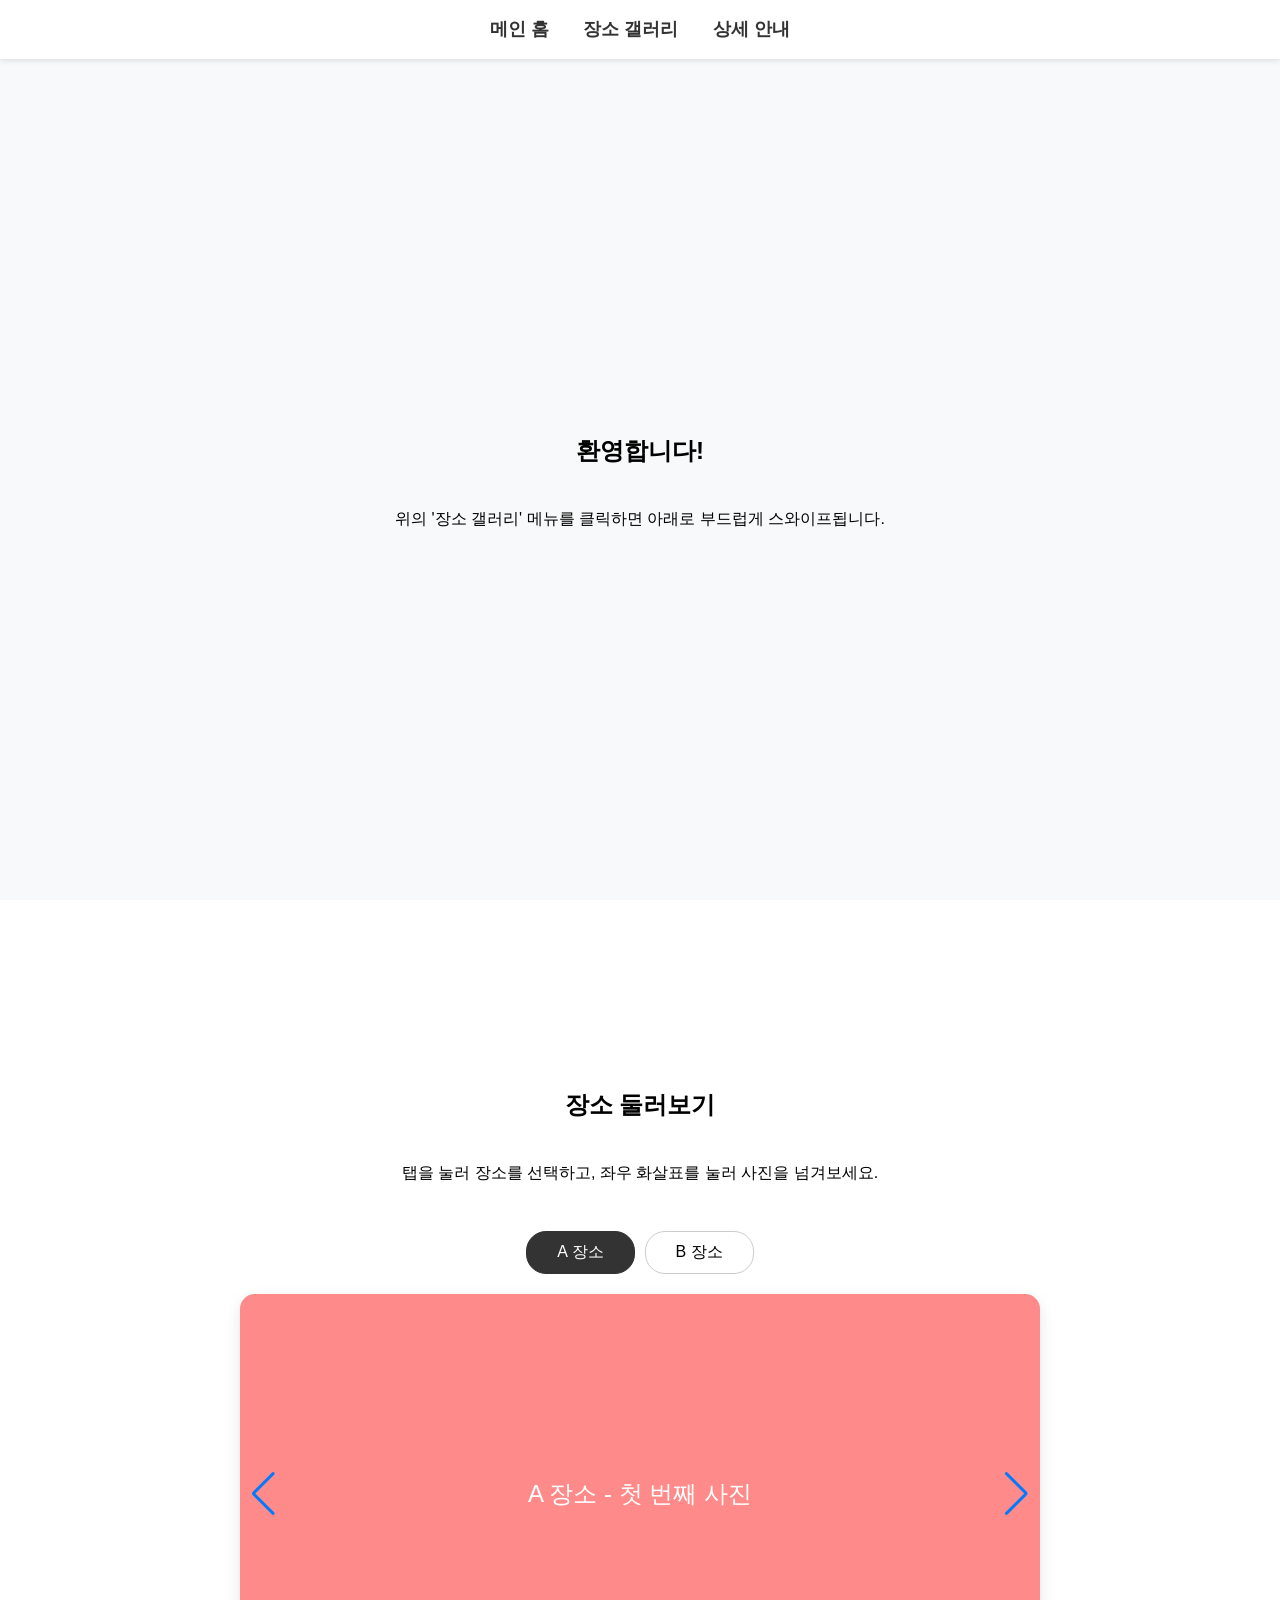
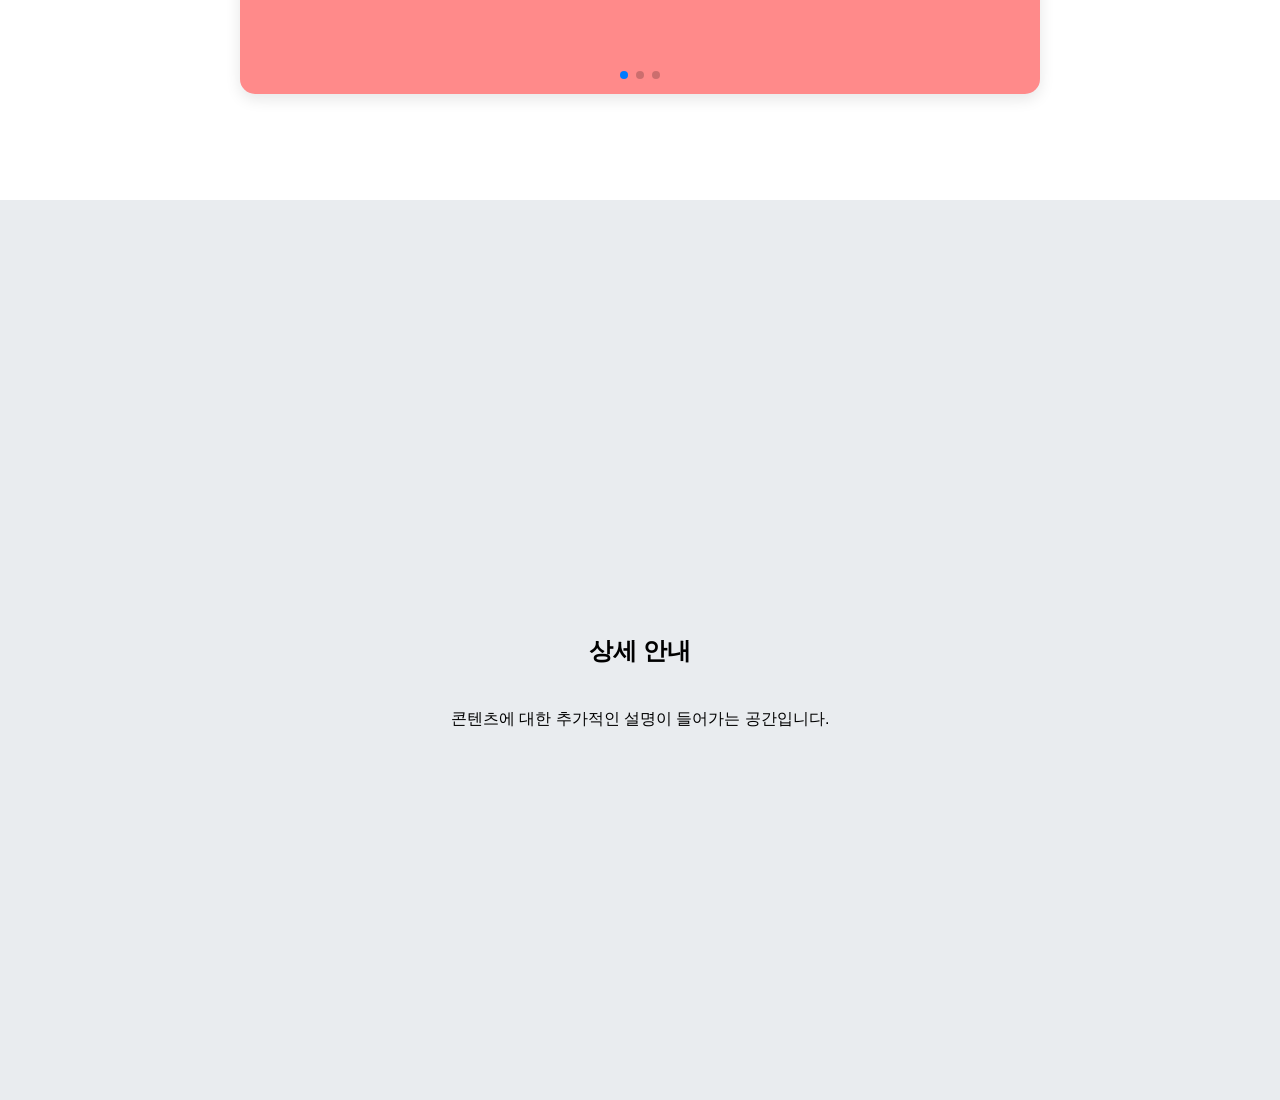
==== sample/index.html @ dc773909 "메인 수정 두번째 콘텐츠 추가" ====
<!DOCTYPE html>
<html lang="ko">
<head>
  <meta charset="UTF-8">
  <meta name="viewport" content="width=device-width, initial-scale=1.0">
  <title>콘텐츠 소개 페이지</title>
  
  <link rel="stylesheet" href="https://cdn.jsdelivr.net/npm/swiper@11/swiper-bundle.min.css" />
  
  <link rel="stylesheet" href="style.css" />
</head>
<body>

  <nav>
    <a href="#home">메인 홈</a>
    <a href="#gallery">장소 갤러리</a>
    <a href="#contact">상세 안내</a>
  </nav>

  <section id="home">
    <h1>환영합니다!</h1>
    <p>위의 '장소 갤러리' 메뉴를 클릭하면 아래로 부드럽게 스와이프됩니다.</p>
  </section>

  <section id="gallery">
    <h2>장소 둘러보기</h2>
    <p>탭을 눌러 장소를 선택하고, 좌우 화살표를 눌러 사진을 넘겨보세요.</p>
    
    <div class="tab-container">
      <div class="tab-buttons">
        <button class="tab-btn active" onclick="openTab(event, 'place1')">A 장소</button>
        <button class="tab-btn" onclick="openTab(event, 'place2')">B 장소</button>
      </div>

      <div id="place1" class="tab-content active place1">
        <div class="swiper mySwiper">
          <div class="swiper-wrapper">
            <div class="swiper-slide">A 장소 - 첫 번째 사진</div>
            <div class="swiper-slide">A 장소 - 두 번째 사진</div>
            <div class="swiper-slide">A 장소 - 세 번째 사진</div>
          </div>
          <div class="swiper-button-next"></div>
          <div class="swiper-button-prev"></div>
          <div class="swiper-pagination"></div>
        </div>
      </div>

      <div id="place2" class="tab-content place2">
        <div class="swiper mySwiper">
          <div class="swiper-wrapper">
            <div class="swiper-slide">B 장소 - 첫 번째 사진</div>
            <div class="swiper-slide">B 장소 - 두 번째 사진</div>
            <div class="swiper-slide">B 장소 - 세 번째 사진</div>
          </div>
          <div class="swiper-button-next"></div>
          <div class="swiper-button-prev"></div>
          <div class="swiper-pagination"></div>
        </div>
      </div>
    </div>
  </section>

  <section id="contact">
    <h2>상세 안내</h2>
    <p>콘텐츠에 대한 추가적인 설명이 들어가는 공간입니다.</p>
  </section>

  <script src="https://cdn.jsdelivr.net/npm/swiper@11/swiper-bundle.min.js"></script>
  
  <script>
    let swiperInstance = null;

    // 슬라이더(캐러셀) 초기화 함수
    function initSwiper() {
      if (swiperInstance !== null) {
        swiperInstance.destroy(true, true); // 기존 인스턴스 초기화
      }
      // 활성화된 탭 안의 swiper만 새로 세팅
      swiperInstance = new Swiper('.tab-content.active .swiper', {
        loop: true, // 무한 반복
        navigation: {
          nextEl: '.swiper-button-next',
          prevEl: '.swiper-button-prev',
        },
        pagination: {
          el: '.swiper-pagination',
          clickable: true,
        },
      });
    }

    // 탭 전환 로직
    function openTab(evt, tabId) {
      // 모든 콘텐츠 숨기기
      const tabContents = document.querySelectorAll('.tab-content');
      tabContents.forEach(content => content.classList.remove('active'));

      // 모든 버튼 비활성화
      const tabBtns = document.querySelectorAll('.tab-btn');
      tabBtns.forEach(btn => btn.classList.remove('active'));

      // 클릭한 탭과 콘텐츠만 활성화
      document.getElementById(tabId).classList.add('active');
      evt.currentTarget.classList.add('active');

      // 탭이 바뀔 때마다 슬라이더 버그가 나지 않도록 재시작
      initSwiper();
    }

    // 웹페이지 로딩 시 최초 1회 슬라이더 실행
    window.onload = function() {
      initSwiper();
    };
  </script>
</body>
</html>
---- sample/style.css ----
/* 1. 부드러운 스크롤 핵심 옵션 */
html {
  scroll-behavior: smooth;
}
body {
  margin: 0;
  font-family: 'Pretendard', sans-serif;
  line-height: 1.6;
}

/* 상단 고정 네비게이션 바 */
nav {
  position: fixed;
  top: 0;
  width: 100%;
  background: rgba(255, 255, 255, 0.95);
  padding: 15px 0;
  text-align: center;
  box-shadow: 0 2px 5px rgba(0,0,0,0.1);
  z-index: 1000;
}
nav a {
  margin: 0 15px;
  text-decoration: none;
  color: #333;
  font-weight: bold;
  font-size: 18px;
}
nav a:hover {
  color: #007bff;
}

/* 각 섹션 기본 설정 (화면 꽉 차게) */
section {
  min-height: 100vh;
  padding: 80px 20px 20px;
  box-sizing: border-box;
  display: flex;
  flex-direction: column;
  align-items: center;
  justify-content: center;
}
#home { background-color: #f8f9fa; }
#gallery { background-color: #ffffff; }
#contact { background-color: #e9ecef; }

/* 2. 장소 선택 탭 버튼 디자인 */
.tab-container {
  width: 100%;
  max-width: 800px;
  margin-top: 30px;
}
.tab-buttons {
  display: flex;
  justify-content: center;
  margin-bottom: 20px;
}
.tab-btn {
  padding: 10px 30px;
  margin: 0 5px;
  border: 1px solid #ccc;
  background-color: #fff;
  cursor: pointer;
  border-radius: 20px;
  font-size: 16px;
  transition: 0.3s;
}
.tab-btn.active {
  background-color: #333;
  color: #fff;
  border-color: #333;
}

/* 탭 콘텐츠 영역 */
.tab-content {
  display: none; /* 기본으로 모두 숨김 */
  width: 100%;
  height: 400px; /* 슬라이더 이미지 높이 지정 */
  background: #eee;
  border-radius: 15px;
  overflow: hidden;
  box-shadow: 0 5px 15px rgba(0,0,0,0.1);
}
.tab-content.active {
  display: block; /* 활성화된 탭만 보임 */
}

/* 3. Swiper 이미지 슬라이더 설정 */
.swiper {
  width: 100%;
  height: 100%;
}
.swiper-slide {
  display: flex;
  justify-content: center;
  align-items: center;
  font-size: 24px;
  color: #fff;
}
/* 구분을 위한 임시 배경색 (나중에 이미지로 교체) */
.place1 .swiper-slide { background-color: #ff8a8a; }
.place2 .swiper-slide { background-color: #8ab6ff; }
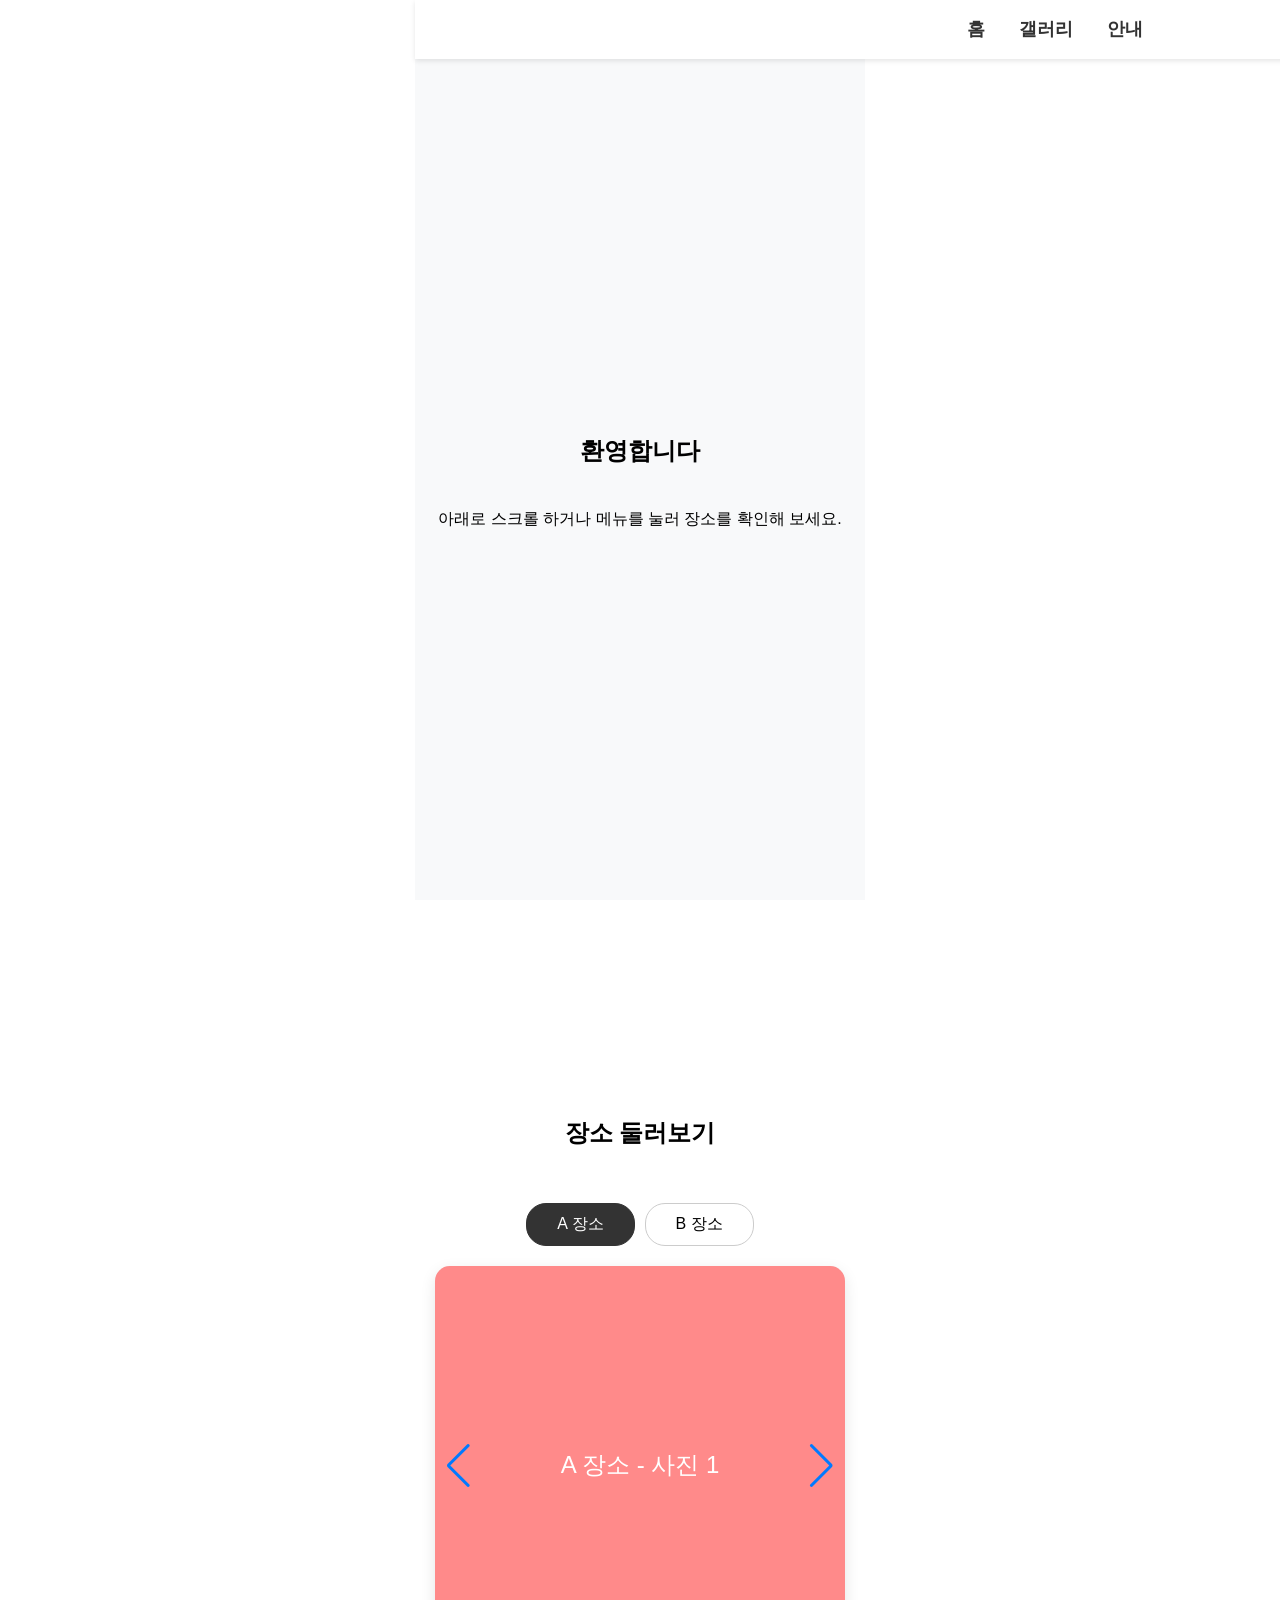
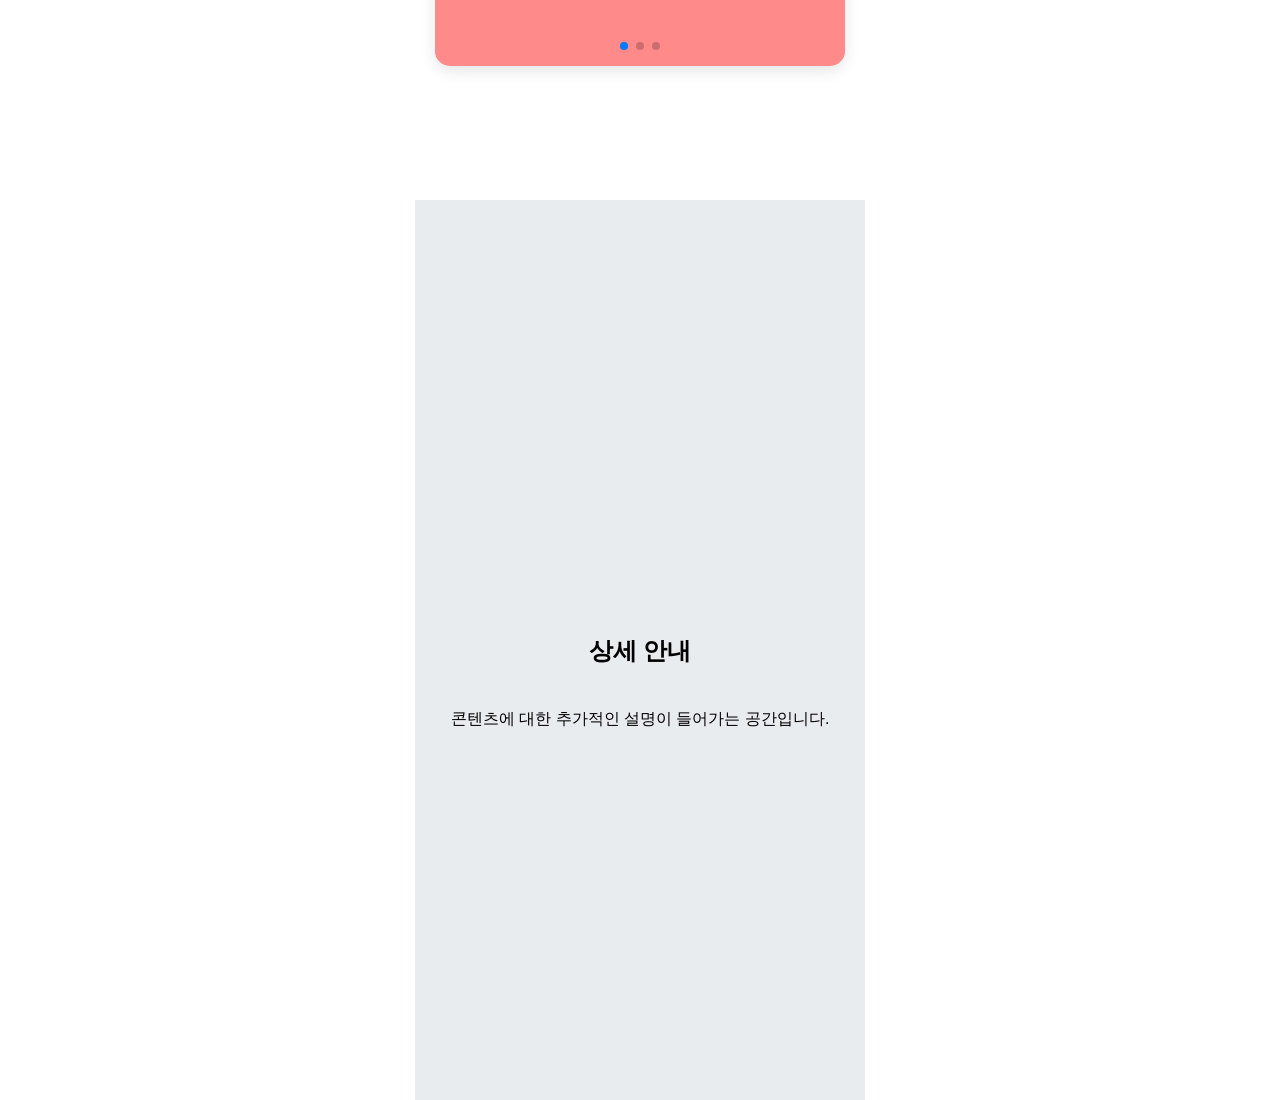
==== commit 9c6f4dce: "배경이미지추가" ====
--- a/sample/index.html
+++ b/sample/index.html
@@ -3,7 +3,7 @@
 <head>
   <meta charset="UTF-8">
   <meta name="viewport" content="width=device-width, initial-scale=1.0">
-  <title>콘텐츠 소개 페이지</title>
+  <title>콘텐츠 상세 소개</title>
   
   <link rel="stylesheet" href="https://cdn.jsdelivr.net/npm/swiper@11/swiper-bundle.min.css" />
   
@@ -11,73 +11,74 @@
 </head>
 <body>
 
-  <nav>
-    <a href="#home">메인 홈</a>
-    <a href="#gallery">장소 갤러리</a>
-    <a href="#contact">상세 안내</a>
-  </nav>
+  <div class="bg-container">
+    
+    <div class="scroll-content">
 
-  <section id="home">
-    <h1>환영합니다!</h1>
-    <p>위의 '장소 갤러리' 메뉴를 클릭하면 아래로 부드럽게 스와이프됩니다.</p>
-  </section>
+      <nav class="custom-nav">
+        <a href="#home">홈</a>
+        <a href="#gallery">갤러리</a>
+        <a href="#contact">안내</a>
+      </nav>
 
-  <section id="gallery">
-    <h2>장소 둘러보기</h2>
-    <p>탭을 눌러 장소를 선택하고, 좌우 화살표를 눌러 사진을 넘겨보세요.</p>
-    
-    <div class="tab-container">
-      <div class="tab-buttons">
-        <button class="tab-btn active" onclick="openTab(event, 'place1')">A 장소</button>
-        <button class="tab-btn" onclick="openTab(event, 'place2')">B 장소</button>
-      </div>
+      <section id="home">
+        <h1 class="glow-title">환영합니다</h1>
+        <p class="sub-text">아래로 스크롤 하거나 메뉴를 눌러 장소를 확인해 보세요.</p>
+      </section>
 
-      <div id="place1" class="tab-content active place1">
-        <div class="swiper mySwiper">
-          <div class="swiper-wrapper">
-            <div class="swiper-slide">A 장소 - 첫 번째 사진</div>
-            <div class="swiper-slide">A 장소 - 두 번째 사진</div>
-            <div class="swiper-slide">A 장소 - 세 번째 사진</div>
+      <section id="gallery">
+        <h2 class="section-title">장소 둘러보기</h2>
+        
+        <div class="tab-container">
+          <div class="tab-buttons">
+            <button class="tab-btn active" onclick="openTab(event, 'place1')">A 장소</button>
+            <button class="tab-btn" onclick="openTab(event, 'place2')">B 장소</button>
           </div>
-          <div class="swiper-button-next"></div>
-          <div class="swiper-button-prev"></div>
-          <div class="swiper-pagination"></div>
+
+          <div id="place1" class="tab-content active place1">
+            <div class="swiper mySwiper">
+              <div class="swiper-wrapper">
+                <div class="swiper-slide">A 장소 - 사진 1</div>
+                <div class="swiper-slide">A 장소 - 사진 2</div>
+                <div class="swiper-slide">A 장소 - 사진 3</div>
+              </div>
+              <div class="swiper-button-next"></div>
+              <div class="swiper-button-prev"></div>
+              <div class="swiper-pagination"></div>
+            </div>
+          </div>
+
+          <div id="place2" class="tab-content place2">
+            <div class="swiper mySwiper">
+              <div class="swiper-wrapper">
+                <div class="swiper-slide">B 장소 - 사진 1</div>
+                <div class="swiper-slide">B 장소 - 사진 2</div>
+                <div class="swiper-slide">B 장소 - 사진 3</div>
+              </div>
+              <div class="swiper-button-next"></div>
+              <div class="swiper-button-prev"></div>
+              <div class="swiper-pagination"></div>
+            </div>
+          </div>
         </div>
-      </div>
+      </section>
 
-      <div id="place2" class="tab-content place2">
-        <div class="swiper mySwiper">
-          <div class="swiper-wrapper">
-            <div class="swiper-slide">B 장소 - 첫 번째 사진</div>
-            <div class="swiper-slide">B 장소 - 두 번째 사진</div>
-            <div class="swiper-slide">B 장소 - 세 번째 사진</div>
-          </div>
-          <div class="swiper-button-next"></div>
-          <div class="swiper-button-prev"></div>
-          <div class="swiper-pagination"></div>
-        </div>
-      </div>
-    </div>
-  </section>
+      <section id="contact">
+        <h2 class="section-title">상세 안내</h2>
+        <p class="sub-text">콘텐츠에 대한 추가적인 설명이 들어가는 공간입니다.</p>
+      </section>
 
-  <section id="contact">
-    <h2>상세 안내</h2>
-    <p>콘텐츠에 대한 추가적인 설명이 들어가는 공간입니다.</p>
-  </section>
-
-  <script src="https://cdn.jsdelivr.net/npm/swiper@11/swiper-bundle.min.js"></script>
+    </div> </div> <script src="https://cdn.jsdelivr.net/npm/swiper@11/swiper-bundle.min.js"></script>
   
   <script>
     let swiperInstance = null;
 
-    // 슬라이더(캐러셀) 초기화 함수
     function initSwiper() {
       if (swiperInstance !== null) {
-        swiperInstance.destroy(true, true); // 기존 인스턴스 초기화
+        swiperInstance.destroy(true, true);
       }
-      // 활성화된 탭 안의 swiper만 새로 세팅
       swiperInstance = new Swiper('.tab-content.active .swiper', {
-        loop: true, // 무한 반복
+        loop: true,
         navigation: {
           nextEl: '.swiper-button-next',
           prevEl: '.swiper-button-prev',
@@ -89,25 +90,19 @@
       });
     }
 
-    // 탭 전환 로직
     function openTab(evt, tabId) {
-      // 모든 콘텐츠 숨기기
       const tabContents = document.querySelectorAll('.tab-content');
       tabContents.forEach(content => content.classList.remove('active'));
 
-      // 모든 버튼 비활성화
       const tabBtns = document.querySelectorAll('.tab-btn');
       tabBtns.forEach(btn => btn.classList.remove('active'));
 
-      // 클릭한 탭과 콘텐츠만 활성화
       document.getElementById(tabId).classList.add('active');
       evt.currentTarget.classList.add('active');
 
-      // 탭이 바뀔 때마다 슬라이더 버그가 나지 않도록 재시작
       initSwiper();
     }
 
-    // 웹페이지 로딩 시 최초 1회 슬라이더 실행
     window.onload = function() {
       initSwiper();
     };
--- a/sample/style.css
+++ b/sample/style.css
@@ -6,6 +6,18 @@
   margin: 0;
   font-family: 'Pretendard', sans-serif;
   line-height: 1.6;
+}
+
+.bg-container {
+  width: 100%;             /* 📱 모바일에선 말씀하신 대로 가로 100% */
+  max-width: 450px;        /* 💻 하지만 PC 화면을 고려해 가로 최대 크기를 제한 */
+  
+  height: 100vh;           /* 화면 높이에 딱 맞춤 */
+  margin: 0 auto;          /* PC에서는 화면 정중앙에 배치 */
+  
+  background-image: url('bg.png');
+  background-size: cover;  /* 또는 contain을 주어 가로세로 비율을 강제 유지 */
+  background-position: center;
 }
 
 /* 상단 고정 네비게이션 바 */
@@ -43,6 +55,21 @@
 #home { background-color: #f8f9fa; }
 #gallery { background-color: #ffffff; }
 #contact { background-color: #e9ecef; }
+
+.phone-container {
+  width: 100%;
+  max-width: 450px; /* PC에서는 스마트폰 크기로 제한 */
+  height: 92vh;     /* 화면 높이에 맞춤 */
+  margin: 4vh auto; /* 가운데 정렬 */
+  background-image: url('bg.png');
+  background-size: 100% 100%; /* 프레임이 구겨지지 않게 꽉 채움 */
+  box-shadow: 0 10px 30px rgba(0,0,0,0.5);
+  border-radius: 20px; /* 이미지 라운드에 맞춰 부드럽게 */
+
+  /* ★ 중요: 프레임은 고정하고 내부 알맹이만 스크롤 */
+  overflow-y: auto; 
+  padding: 40px; /* 금빛 테두리를 침범하지 않도록 여백 설정 */
+}
 
 /* 2. 장소 선택 탭 버튼 디자인 */
 .tab-container {
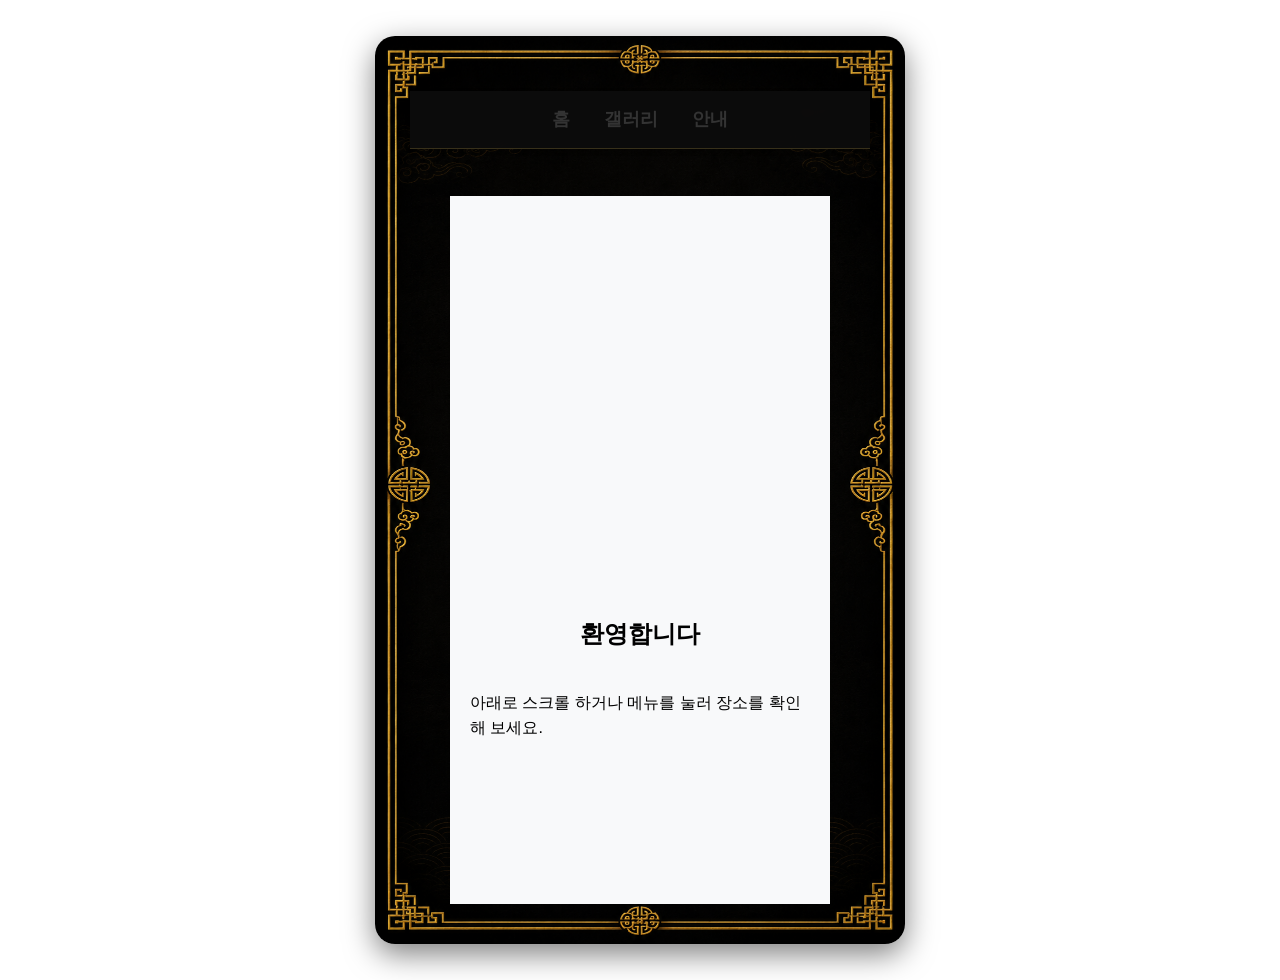
==== commit 921b3ae2: "fix: 메뉴바 좌우 쏠림 현상 수정 및 레이아웃 최적화" ====
--- a/sample/index.html
+++ b/sample/index.html
@@ -12,14 +12,14 @@
 <body>
 
   <div class="bg-container">
-    
+
+    <nav class="custom-nav">
+      <a href="#home">홈</a>
+      <a href="#gallery">갤러리</a>
+      <a href="#contact">안내</a>
+    </nav>
+
     <div class="scroll-content">
-
-      <nav class="custom-nav">
-        <a href="#home">홈</a>
-        <a href="#gallery">갤러리</a>
-        <a href="#contact">안내</a>
-      </nav>
 
       <section id="home">
         <h1 class="glow-title">환영합니다</h1>
--- a/sample/style.css
+++ b/sample/style.css
@@ -56,7 +56,7 @@
 #gallery { background-color: #ffffff; }
 #contact { background-color: #e9ecef; }
 
-.phone-container {
+.bg-container {
   width: 100%;
   max-width: 450px; /* PC에서는 스마트폰 크기로 제한 */
   height: 92vh;     /* 화면 높이에 맞춤 */
@@ -69,6 +69,35 @@
   /* ★ 중요: 프레임은 고정하고 내부 알맹이만 스크롤 */
   overflow-y: auto; 
   padding: 40px; /* 금빛 테두리를 침범하지 않도록 여백 설정 */
+  position: relative;
+}
+
+.custom-nav {
+  position: absolute;       /* 액자 틀을 기준으로 절대 위치 고정 */
+  top: 55px;                /* 상단 금빛 테두리선 바로 안쪽에 안착 */
+  left: 35px;               /* 좌측 금빛 테두리선 바로 안쪽에 안착 */
+  
+  /* 너비 핵심: 전체 100%에서 좌우 여백(35px + 35px = 70px)을 뺀 딱 맞는 크기 */
+  width: calc(100% - 70px); 
+  box-sizing: border-box;   /* 패딩이 가로폭을 늘리지 않도록 제어 */
+  
+  background: rgba(13, 13, 13, 0.9); /* 뒤쪽 콘텐츠가 살짝 비치는 반투명 검은색 */
+  backdrop-filter: blur(5px);
+  padding: 14px 0;
+  text-align: center;
+  z-index: 1000;
+  border-bottom: 1px solid rgba(229, 193, 88, 0.2);
+}
+
+/* 4. 내부 스크롤 영역 수정 */
+.scroll-content {
+  width: 100%;
+  height: 100%;
+  overflow-y: auto;
+  scroll-behavior: smooth;
+  box-sizing: border-box;
+  
+  padding: 120px 35px 60px; 
 }
 
 /* 2. 장소 선택 탭 버튼 디자인 */
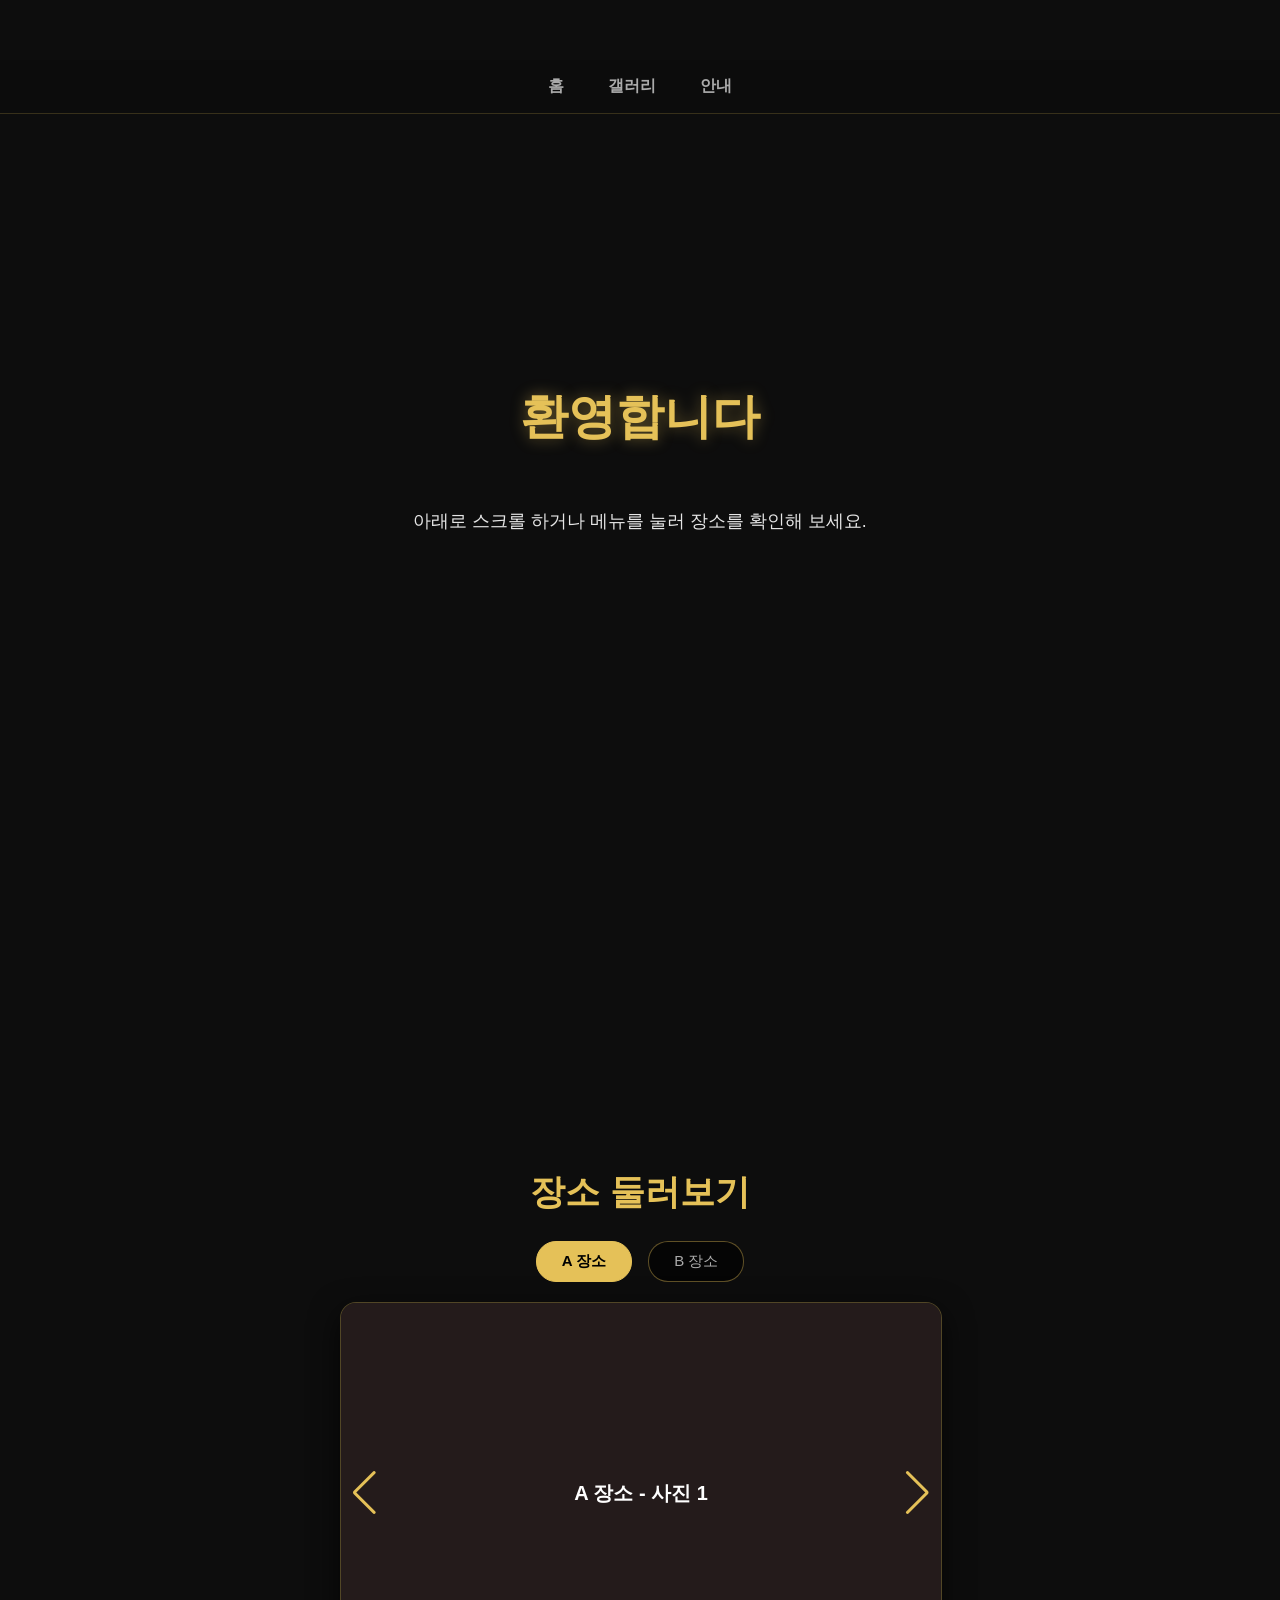
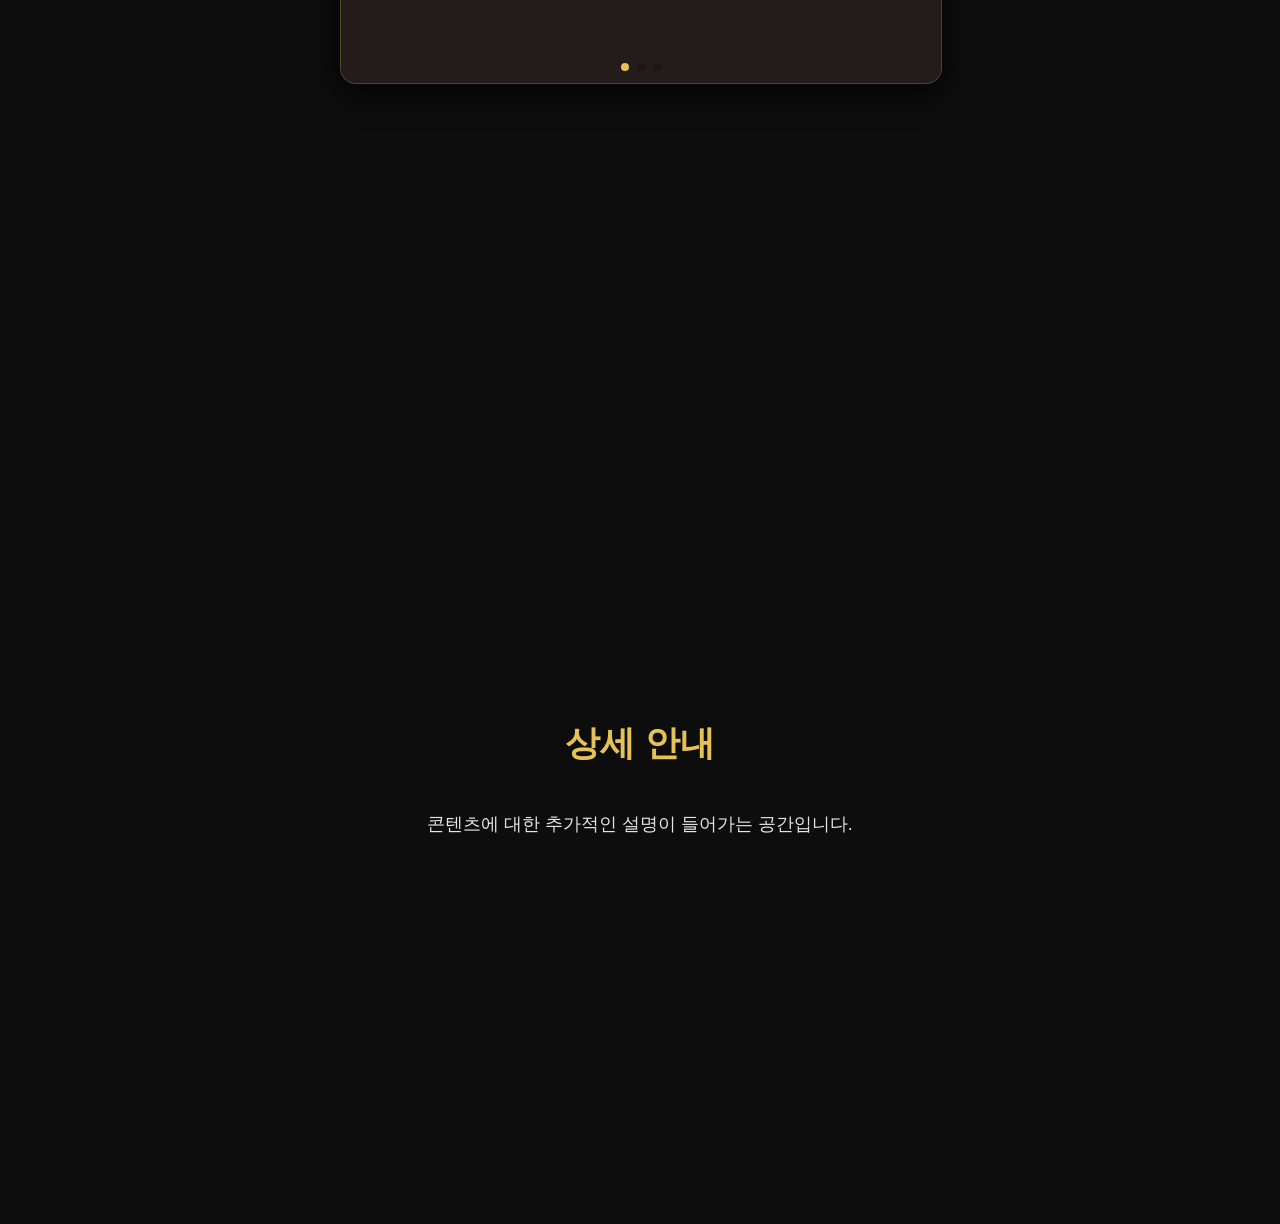
==== commit a8f9c130: "fix: 오류 수정" ====
--- a/sample/index.html
+++ b/sample/index.html
@@ -11,64 +11,60 @@
 </head>
 <body>
 
-  <div class="bg-container">
+  <nav class="custom-nav">
+    <a href="#home">홈</a>
+    <a href="#gallery">갤러리</a>
+    <a href="#contact">안내</a>
+  </nav>
 
-    <nav class="custom-nav">
-      <a href="#home">홈</a>
-      <a href="#gallery">갤러리</a>
-      <a href="#contact">안내</a>
-    </nav>
+  <section id="home">
+    <h1 class="glow-title">환영합니다</h1>
+    <p class="sub-text">아래로 스크롤 하거나 메뉴를 눌러 장소를 확인해 보세요.</p>
+  </section>
 
-    <div class="scroll-content">
+  <section id="gallery">
+    <h2 class="section-title">장소 둘러보기</h2>
+    
+    <div class="tab-container">
+      <div class="tab-buttons">
+        <button class="tab-btn active" onclick="openTab(event, 'place1')">A 장소</button>
+        <button class="tab-btn" onclick="openTab(event, 'place2')">B 장소</button>
+      </div>
 
-      <section id="home">
-        <h1 class="glow-title">환영합니다</h1>
-        <p class="sub-text">아래로 스크롤 하거나 메뉴를 눌러 장소를 확인해 보세요.</p>
-      </section>
+      <div id="place1" class="tab-content active place1">
+        <div class="swiper mySwiper">
+          <div class="swiper-wrapper">
+            <div class="swiper-slide">A 장소 - 사진 1</div>
+            <div class="swiper-slide">A 장소 - 사진 2</div>
+            <div class="swiper-slide">A 장소 - 사진 3</div>
+          </div>
+          <div class="swiper-button-next"></div>
+          <div class="swiper-button-prev"></div>
+          <div class="swiper-pagination"></div>
+        </div>
+      </div>
 
-      <section id="gallery">
-        <h2 class="section-title">장소 둘러보기</h2>
-        
-        <div class="tab-container">
-          <div class="tab-buttons">
-            <button class="tab-btn active" onclick="openTab(event, 'place1')">A 장소</button>
-            <button class="tab-btn" onclick="openTab(event, 'place2')">B 장소</button>
+      <div id="place2" class="tab-content place2">
+        <div class="swiper mySwiper">
+          <div class="swiper-wrapper">
+            <div class="swiper-slide">B 장소 - 사진 1</div>
+            <div class="swiper-slide">B 장소 - 사진 2</div>
+            <div class="swiper-slide">B 장소 - 사진 3</div>
           </div>
+          <div class="swiper-button-next"></div>
+          <div class="swiper-button-prev"></div>
+          <div class="swiper-pagination"></div>
+        </div>
+      </div>
+    </div>
+  </section>
 
-          <div id="place1" class="tab-content active place1">
-            <div class="swiper mySwiper">
-              <div class="swiper-wrapper">
-                <div class="swiper-slide">A 장소 - 사진 1</div>
-                <div class="swiper-slide">A 장소 - 사진 2</div>
-                <div class="swiper-slide">A 장소 - 사진 3</div>
-              </div>
-              <div class="swiper-button-next"></div>
-              <div class="swiper-button-prev"></div>
-              <div class="swiper-pagination"></div>
-            </div>
-          </div>
+  <section id="contact">
+    <h2 class="section-title">상세 안내</h2>
+    <p class="sub-text">콘텐츠에 대한 추가적인 설명이 들어가는 공간입니다.</p>
+  </section>
 
-          <div id="place2" class="tab-content place2">
-            <div class="swiper mySwiper">
-              <div class="swiper-wrapper">
-                <div class="swiper-slide">B 장소 - 사진 1</div>
-                <div class="swiper-slide">B 장소 - 사진 2</div>
-                <div class="swiper-slide">B 장소 - 사진 3</div>
-              </div>
-              <div class="swiper-button-next"></div>
-              <div class="swiper-button-prev"></div>
-              <div class="swiper-pagination"></div>
-            </div>
-          </div>
-        </div>
-      </section>
-
-      <section id="contact">
-        <h2 class="section-title">상세 안내</h2>
-        <p class="sub-text">콘텐츠에 대한 추가적인 설명이 들어가는 공간입니다.</p>
-      </section>
-
-    </div> </div> <script src="https://cdn.jsdelivr.net/npm/swiper@11/swiper-bundle.min.js"></script>
+  <script src="https://cdn.jsdelivr.net/npm/swiper@11/swiper-bundle.min.js"></script>
   
   <script>
     let swiperInstance = null;
--- a/sample/style.css
+++ b/sample/style.css
@@ -1,110 +1,116 @@
-/* 1. 부드러운 스크롤 핵심 옵션 */
 html {
   scroll-behavior: smooth;
 }
+
+/* 1. [중단 배경] 테두리 선을 아래로 무한 반복(repeat-y) 시킵니다 */
 body {
   margin: 0;
+  padding: 0;
   font-family: 'Pretendard', sans-serif;
-  line-height: 1.6;
+  color: #ffffff;
+  background-image: url('../bg-middle.png'); /* 파일명 대소문자 주의! */
+  background-repeat: repeat-y;
+  background-position: center top;
+  background-size: 100% auto;
+  background-color: #0d0d0d;
 }
 
-.bg-container {
-  width: 100%;             /* 📱 모바일에선 말씀하신 대로 가로 100% */
-  max-width: 450px;        /* 💻 하지만 PC 화면을 고려해 가로 최대 크기를 제한 */
-  
-  height: 100vh;           /* 화면 높이에 딱 맞춤 */
-  margin: 0 auto;          /* PC에서는 화면 정중앙에 배치 */
-  
-  background-image: url('bg.png');
-  background-size: cover;  /* 또는 contain을 주어 가로세로 비율을 강제 유지 */
-  background-position: center;
+/* 2. [상단 액자] 구름 문양 액자 틀을 화면 맨 위에 강력 고정 */
+body::before {
+  content: "";
+  position: fixed;
+  top: 0;
+  left: 0;
+  width: 100%;
+  height: 180px; /* 잘라낸 상단 bg-top.png 이미지 높이에 맞게 조절 */
+  background-image: url('../bg-top.png');
+  background-repeat: no-repeat;
+  background-position: center top;
+  background-size: 100% 100%;
+  z-index: 999; /* 콘텐츠보다 무조건 위에 배치 */
+  pointer-events: none; /* 클릭 막힘 현상 방지 */
 }
 
-/* 상단 고정 네비게이션 바 */
-nav {
+/* 3. [하단 액자] 파도 문양 액자 틀을 화면 맨 아래에 강력 고정 */
+body::after {
+  content: "";
   position: fixed;
-  top: 0;
+  bottom: 0;
+  left: 0;
   width: 100%;
-  background: rgba(255, 255, 255, 0.95);
-  padding: 15px 0;
-  text-align: center;
-  box-shadow: 0 2px 5px rgba(0,0,0,0.1);
-  z-index: 1000;
-}
-nav a {
-  margin: 0 15px;
-  text-decoration: none;
-  color: #333;
-  font-weight: bold;
-  font-size: 18px;
-}
-nav a:hover {
-  color: #007bff;
+  height: 180px; /* 잘라낸 하단 bg-bottom.png 이미지 높이에 맞게 조절 */
+  background-image: url('../bg-bottom.png');
+  background-repeat: no-repeat;
+  background-position: center bottom;
+  background-size: 100% 100%;
+  z-index: 999;
+  pointer-events: none;
 }
 
-/* 각 섹션 기본 설정 (화면 꽉 차게) */
+/* 4. 상단 고정 메뉴 탭 바 (상단 구름 프레임 안쪽에 안착) */
+.custom-nav {
+  position: fixed;
+  top: 60px; /* 구름 무늬 아래 금빛 라인에 걸치게 다운 */
+  left: 0;
+  width: 100%;
+  background: rgba(13, 13, 13, 0.75); /* 글자 겹침 방지 반투명 검은색 */
+  backdrop-filter: blur(5px);
+  padding: 16px 0;
+  text-align: center;
+  z-index: 1000;
+  border-bottom: 1px solid rgba(229, 193, 88, 0.2);
+}
+.custom-nav a {
+  margin: 0 20px;
+  text-decoration: none;
+  color: #aaaaaa;
+  font-weight: bold;
+  font-size: 16px;
+  transition: 0.3s;
+}
+.custom-nav a:hover {
+  color: #e5c158;
+}
+
+/* 5. 각 섹션 기본 설정 (★흰색 도화지 완벽 제거 및 스크롤 여백 방어) */
 section {
   min-height: 100vh;
-  padding: 80px 20px 20px;
-  box-sizing: border-box;
   display: flex;
   flex-direction: column;
   align-items: center;
   justify-content: center;
-}
-#home { background-color: #f8f9fa; }
-#gallery { background-color: #ffffff; }
-#contact { background-color: #e9ecef; }
-
-.bg-container {
-  width: 100%;
-  max-width: 450px; /* PC에서는 스마트폰 크기로 제한 */
-  height: 92vh;     /* 화면 높이에 맞춤 */
-  margin: 4vh auto; /* 가운데 정렬 */
-  background-image: url('bg.png');
-  background-size: 100% 100%; /* 프레임이 구겨지지 않게 꽉 채움 */
-  box-shadow: 0 10px 30px rgba(0,0,0,0.5);
-  border-radius: 20px; /* 이미지 라운드에 맞춰 부드럽게 */
-
-  /* ★ 중요: 프레임은 고정하고 내부 알맹이만 스크롤 */
-  overflow-y: auto; 
-  padding: 40px; /* 금빛 테두리를 침범하지 않도록 여백 설정 */
-  position: relative;
+  text-align: center;
+  box-sizing: border-box;
+  
+  /* 기존에 가려지던 원인인 흰색 배경 싹 다 투명화 처리 */
+  background-color: transparent !important; 
+  
+  /* 위아래 고정된 구름/파도 액자 틀에 글자가 겹치지 않도록 안전 패딩 240px 확보 */
+  padding: 240px 40px; 
 }
 
-.custom-nav {
-  position: absolute;       /* 액자 틀을 기준으로 절대 위치 고정 */
-  top: 55px;                /* 상단 금빛 테두리선 바로 안쪽에 안착 */
-  left: 35px;               /* 좌측 금빛 테두리선 바로 안쪽에 안착 */
-  
-  /* 너비 핵심: 전체 100%에서 좌우 여백(35px + 35px = 70px)을 뺀 딱 맞는 크기 */
-  width: calc(100% - 70px); 
-  box-sizing: border-box;   /* 패딩이 가로폭을 늘리지 않도록 제어 */
-  
-  background: rgba(13, 13, 13, 0.9); /* 뒤쪽 콘텐츠가 살짝 비치는 반투명 검은색 */
-  backdrop-filter: blur(5px);
-  padding: 14px 0;
-  text-align: center;
-  z-index: 1000;
-  border-bottom: 1px solid rgba(229, 193, 88, 0.2);
+/* 타이틀 텍스트 조합 */
+.glow-title {
+  font-size: 3rem;
+  color: #e5c158;
+  text-shadow: 0 0 15px rgba(229, 193, 88, 0.4);
+}
+.section-title {
+  font-size: 2.2rem;
+  color: #e5c158;
+  margin-bottom: 25px;
+}
+.sub-text {
+  color: #e5e5e5;
+  font-size: 1.1rem;
+  line-height: 1.7;
 }
 
-/* 4. 내부 스크롤 영역 수정 */
-.scroll-content {
-  width: 100%;
-  height: 100%;
-  overflow-y: auto;
-  scroll-behavior: smooth;
-  box-sizing: border-box;
-  
-  padding: 120px 35px 60px; 
-}
-
-/* 2. 장소 선택 탭 버튼 디자인 */
+/* 6. 이미지 슬라이더 및 탭 시스템 */
 .tab-container {
   width: 100%;
-  max-width: 800px;
-  margin-top: 30px;
+  max-width: 600px;
+  z-index: 10;
 }
 .tab-buttons {
   display: flex;
@@ -112,36 +118,37 @@
   margin-bottom: 20px;
 }
 .tab-btn {
-  padding: 10px 30px;
-  margin: 0 5px;
-  border: 1px solid #ccc;
-  background-color: #fff;
+  padding: 10px 25px;
+  margin: 0 8px;
+  border: 1px solid rgba(229, 193, 88, 0.4);
+  background-color: rgba(0, 0, 0, 0.6);
+  color: #aaaaaa;
   cursor: pointer;
   border-radius: 20px;
-  font-size: 16px;
+  font-size: 15px;
   transition: 0.3s;
 }
 .tab-btn.active {
-  background-color: #333;
-  color: #fff;
-  border-color: #333;
+  background-color: #e5c158;
+  color: #000000;
+  font-weight: bold;
+  border-color: #e5c158;
 }
 
-/* 탭 콘텐츠 영역 */
 .tab-content {
-  display: none; /* 기본으로 모두 숨김 */
+  display: none;
   width: 100%;
-  height: 400px; /* 슬라이더 이미지 높이 지정 */
-  background: #eee;
-  border-radius: 15px;
+  height: 380px;
+  border-radius: 16px;
   overflow: hidden;
-  box-shadow: 0 5px 15px rgba(0,0,0,0.1);
+  box-shadow: 0 10px 30px rgba(0,0,0,0.7);
+  border: 1px solid rgba(229, 193, 88, 0.3);
+  background-color: #111111;
 }
 .tab-content.active {
-  display: block; /* 활성화된 탭만 보임 */
+  display: block;
 }
 
-/* 3. Swiper 이미지 슬라이더 설정 */
 .swiper {
   width: 100%;
   height: 100%;
@@ -150,9 +157,16 @@
   display: flex;
   justify-content: center;
   align-items: center;
-  font-size: 24px;
+  font-size: 20px;
   color: #fff;
+  font-weight: bold;
 }
-/* 구분을 위한 임시 배경색 (나중에 이미지로 교체) */
-.place1 .swiper-slide { background-color: #ff8a8a; }
-.place2 .swiper-slide { background-color: #8ab6ff; }+.place1 .swiper-slide { background-color: rgba(42, 31, 31, 0.8); }
+.place2 .swiper-slide { background-color: rgba(31, 37, 42, 0.8); }
+
+.swiper-button-next, .swiper-button-prev {
+  color: #e5c158 !important;
+}
+.swiper-pagination-bullet-active {
+  background: #e5c158 !important;
+}
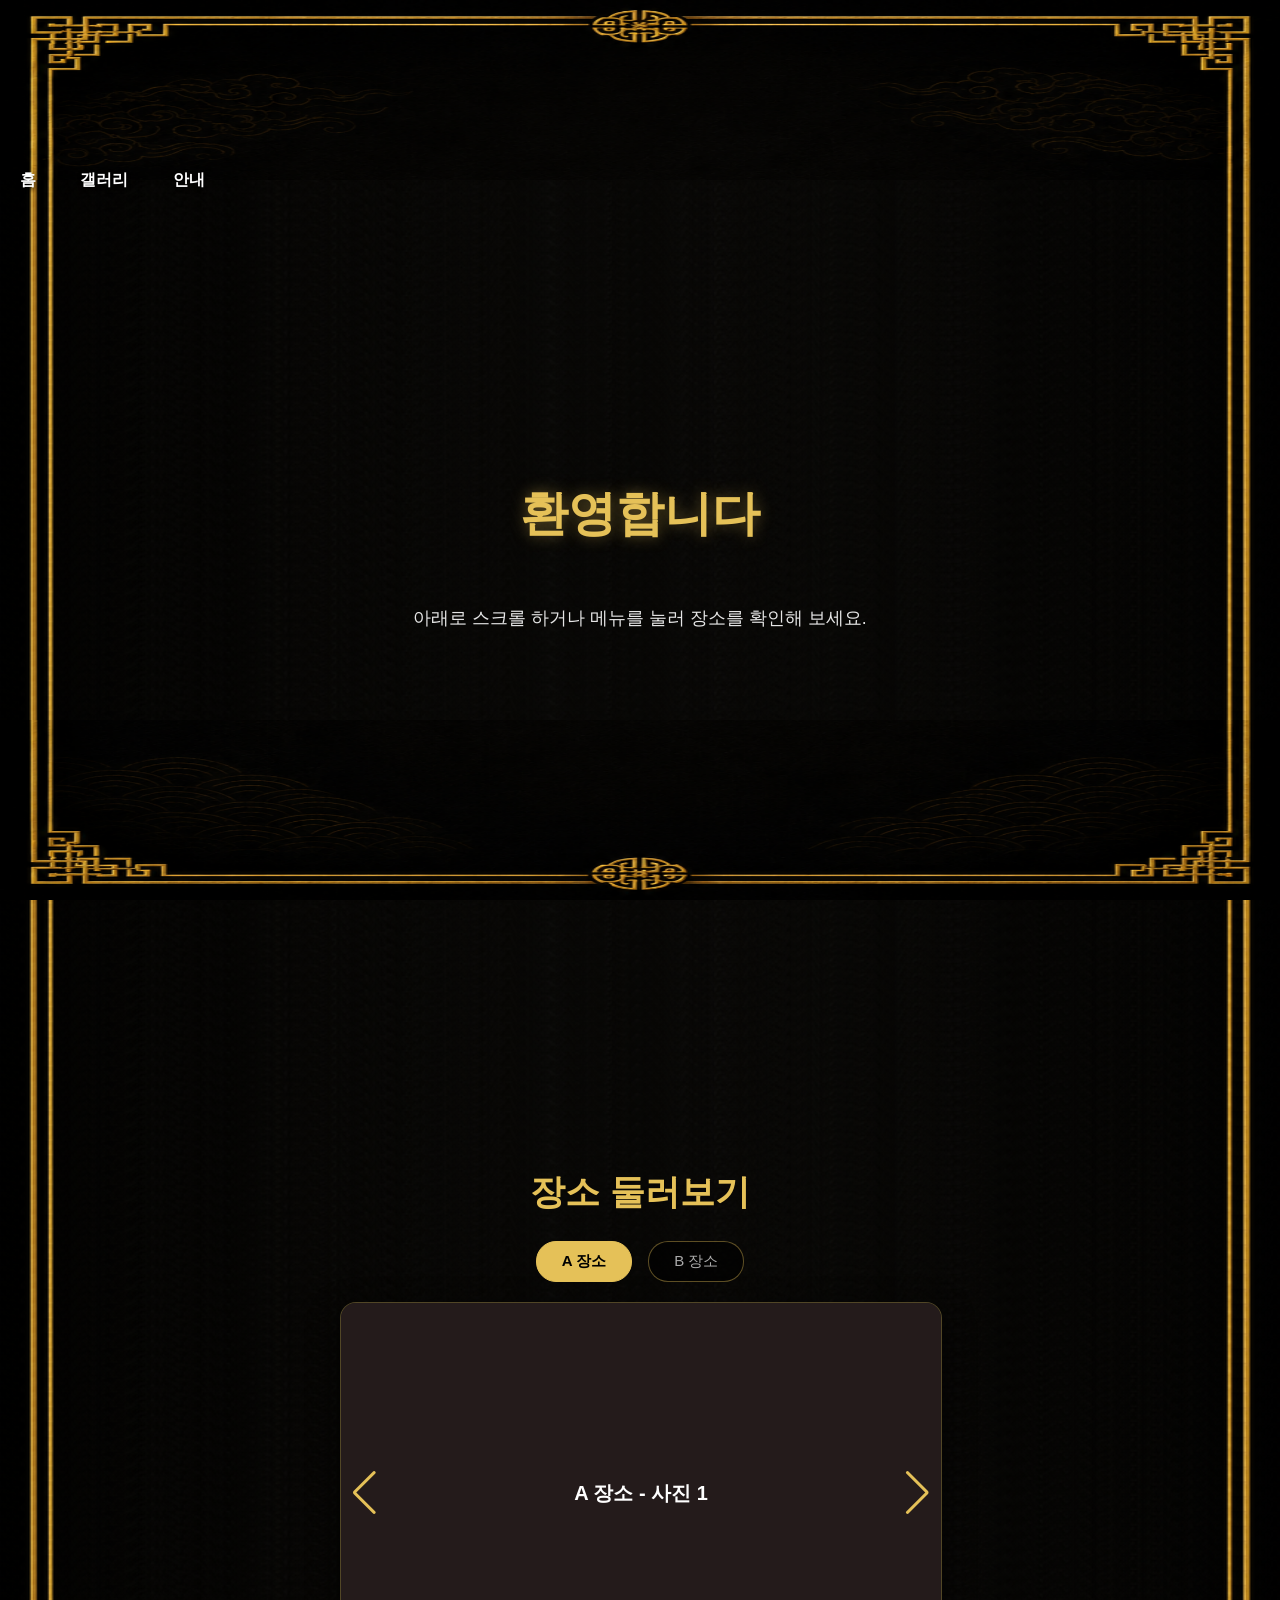
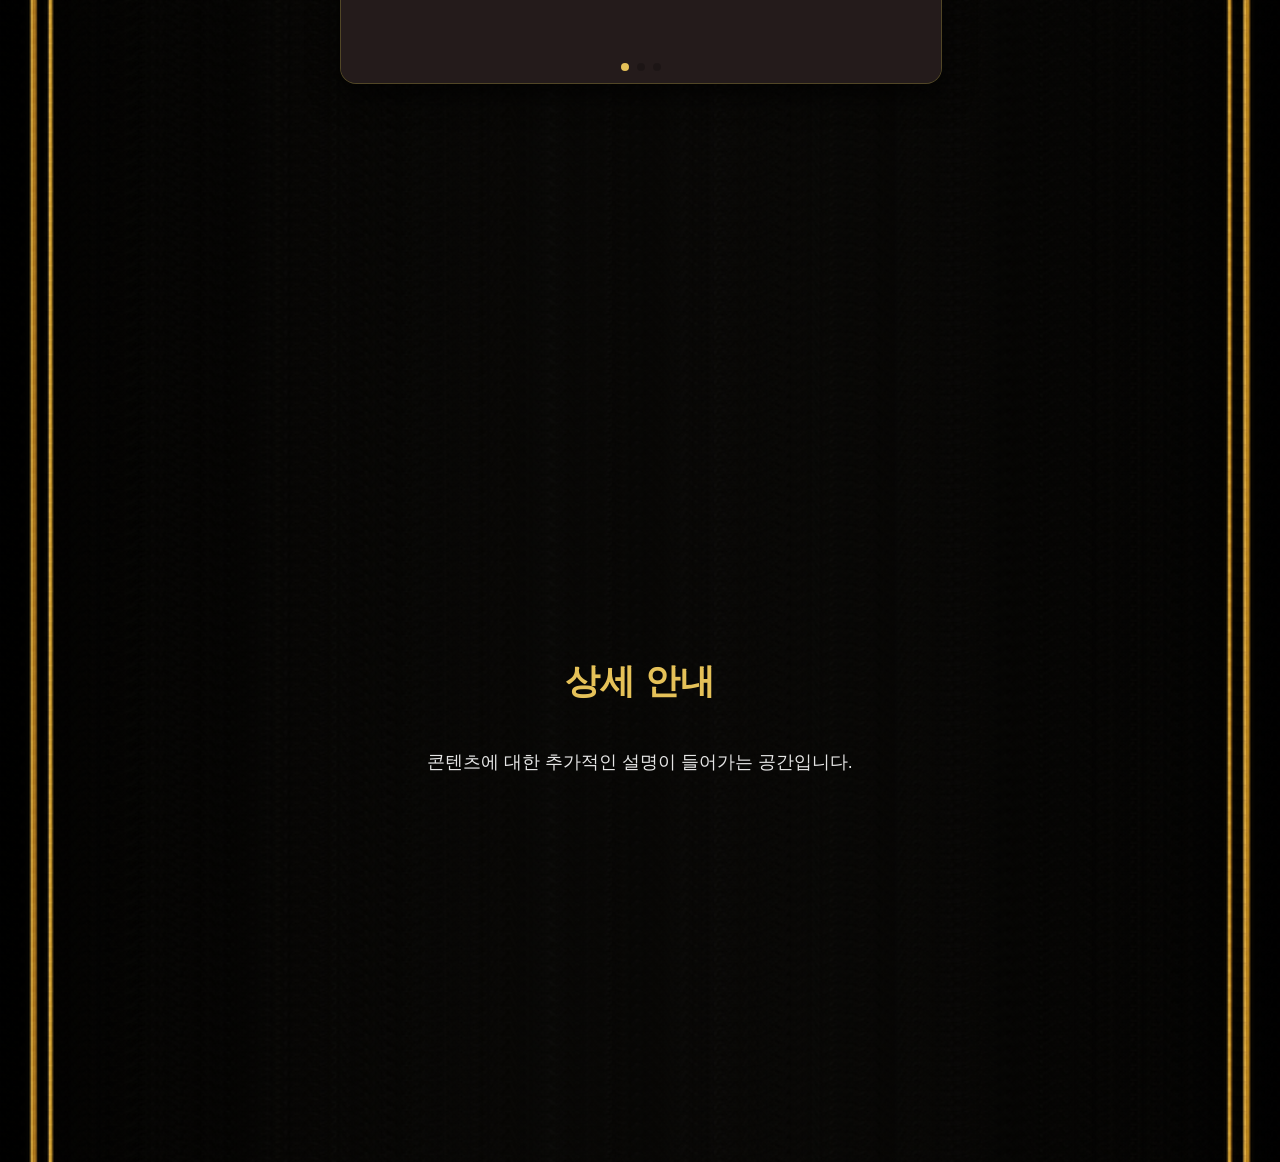
==== commit 3c621251: "fix: 네비게이션 바 구조 변경" ====
--- a/sample/index.html
+++ b/sample/index.html
@@ -69,6 +69,7 @@
   <script>
     let swiperInstance = null;
 
+    // 1. Swiper 슬라이더 초기화 함수
     function initSwiper() {
       if (swiperInstance !== null) {
         swiperInstance.destroy(true, true);
@@ -86,6 +87,7 @@
       });
     }
 
+    // 2. 탭 전환 함수
     function openTab(evt, tabId) {
       const tabContents = document.querySelectorAll('.tab-content');
       tabContents.forEach(content => content.classList.remove('active'));
@@ -99,6 +101,17 @@
       initSwiper();
     }
 
+    // ★ 3. [핵심] 메뉴바의 상단 고정 및 배경 변환 스크롤 감지 시스템
+    window.addEventListener('scroll', function() {
+      const nav = document.querySelector('.custom-nav');
+      // 상단 구름 높이인 150px 이상 스크롤되면 클래스 부여하여 배경을 켭니다.
+      if (window.scrollY > 150) {
+        nav.classList.add('stuck');
+      } else {
+        nav.classList.remove('stuck');
+      }
+    });
+
     window.onload = function() {
       initSwiper();
     };
--- a/sample/style.css
+++ b/sample/style.css
@@ -2,44 +2,46 @@
   scroll-behavior: smooth;
 }
 
-/* 1. [중단 배경] 테두리 선을 아래로 무한 반복(repeat-y) 시킵니다 */
+/* ==========================================================================
+   1. 배경 이미지 세팅 (동일 폴더 구조 반영 완료)
+   ========================================================================== */
 body {
   margin: 0;
   padding: 0;
   font-family: 'Pretendard', sans-serif;
   color: #ffffff;
-  background-image: url('../bg-middle.png'); /* 파일명 대소문자 주의! */
+  background-image: url('bg-middle.png'); /* 중단 무한반복 */
   background-repeat: repeat-y;
   background-position: center top;
   background-size: 100% auto;
   background-color: #0d0d0d;
 }
 
-/* 2. [상단 액자] 구름 문양 액자 틀을 화면 맨 위에 강력 고정 */
+/* [상단 액자 틀] */
 body::before {
   content: "";
   position: fixed;
   top: 0;
   left: 0;
   width: 100%;
-  height: 180px; /* 잘라낸 상단 bg-top.png 이미지 높이에 맞게 조절 */
-  background-image: url('../bg-top.png');
+  height: 180px; 
+  background-image: url('bg-top.png');
   background-repeat: no-repeat;
   background-position: center top;
   background-size: 100% 100%;
-  z-index: 999; /* 콘텐츠보다 무조건 위에 배치 */
-  pointer-events: none; /* 클릭 막힘 현상 방지 */
+  z-index: 999; 
+  pointer-events: none; 
 }
 
-/* 3. [하단 액자] 파도 문양 액자 틀을 화면 맨 아래에 강력 고정 */
+/* [하단 액자 틀] */
 body::after {
   content: "";
   position: fixed;
   bottom: 0;
   left: 0;
   width: 100%;
-  height: 180px; /* 잘라낸 하단 bg-bottom.png 이미지 높이에 맞게 조절 */
-  background-image: url('../bg-bottom.png');
+  height: 180px; 
+  background-image: url('bg-bottom.png');
   background-repeat: no-repeat;
   background-position: center bottom;
   background-size: 100% 100%;
@@ -47,32 +49,55 @@
   pointer-events: none;
 }
 
-/* 4. 상단 고정 메뉴 탭 바 (상단 구름 프레임 안쪽에 안착) */
+/* ==========================================================================
+   2. ★ 명품 무빙 네비게이션 바 디자인 (Sticky + Dynamic 변환)
+   ========================================================================== */
 .custom-nav {
-  position: fixed;
-  top: 60px; /* 구름 무늬 아래 금빛 라인에 걸치게 다운 */
+  position: sticky;          /* 흐름에 따라 움직이다 상단에 도달하면 고정 */
+  top: 0;                    /* 브라우저 최상단(0)에 붙음 */
   left: 0;
   width: 100%;
-  background: rgba(13, 13, 13, 0.75); /* 글자 겹침 방지 반투명 검은색 */
-  backdrop-filter: blur(5px);
-  padding: 16px 0;
-  text-align: center;
-  z-index: 1000;
-  border-bottom: 1px solid rgba(229, 193, 88, 0.2);
+  z-index: 1000;             /* 고정 액자틀(999)보다 위 레이어에 배치 */
+  
+  /* ◀ 요청하신 초기 상태 세팅 */
+  background: transparent;   /* 1. 배경을 완전 투명하게 처리 */
+  margin-top: 150px;         /* 2. 구름 문양 아래로 흘러내리도록 위치 하강 */
+  padding: 20px 0;
+  
+  border-bottom: 1px solid transparent;
+  transition: background 0.35s ease, backdrop-filter 0.35s ease, border-color 0.35s ease, padding 0.35s ease;
 }
+
 .custom-nav a {
   margin: 0 20px;
   text-decoration: none;
-  color: #aaaaaa;
+  color: #ffffff;            /* 검은 배경 위에서 잘 보이도록 초기는 화이트 */
   font-weight: bold;
   font-size: 16px;
   transition: 0.3s;
+  text-shadow: 0 2px 4px rgba(0,0,0,0.8); /* 투명 배경일 때 시인성 확보 */
 }
 .custom-nav a:hover {
   color: #e5c158;
 }
 
-/* 5. 각 섹션 기본 설정 (★흰색 도화지 완벽 제거 및 스크롤 여백 방어) */
+/* ◀ [핵심] 사용자가 스크롤을 내려서 상단에 메뉴가 흡착된 순간 발동되는 스타일 */
+.custom-nav.stuck {
+  background: rgba(13, 13, 13, 0.85); /* 겹치는 본문 글자를 막아주는 고급 반투명 블랙 패널 */
+  backdrop-filter: blur(8px);         /* 뒤로 스쳐 지나가는 본문을 흐릿하게 처리하는 효과 */
+  border-bottom: 1px solid rgba(229, 193, 88, 0.2); /* 얇은 금빛 구분선 노출 */
+  padding: 14px 0;                    /* 고정되었을 때 슬림하게 크기 축소 */
+}
+.custom-nav.stuck a {
+  color: #aaaaaa;                     /* 고정 시 정돈된 느낌의 회색조 폰트 */
+}
+.custom-nav.stuck a:hover {
+  color: #e5c158;
+}
+
+/* ==========================================================================
+   3. 본문 섹션 레이아웃 (여백 최적화)
+   ========================================================================== */
 section {
   min-height: 100vh;
   display: flex;
@@ -81,15 +106,17 @@
   justify-content: center;
   text-align: center;
   box-sizing: border-box;
-  
-  /* 기존에 가려지던 원인인 흰색 배경 싹 다 투명화 처리 */
-  background-color: transparent !important; 
-  
-  /* 위아래 고정된 구름/파도 액자 틀에 글자가 겹치지 않도록 안전 패딩 240px 확보 */
-  padding: 240px 40px; 
+  background-color: transparent !important; /* 배경 투과 필수 */
+  padding: 140px 40px; 
 }
 
-/* 타이틀 텍스트 조합 */
+/* 첫 번째 섹션만 네비게이션 마진을 고려해 상단 패딩을 살짝 작게 조절 */
+#home {
+  min-height: calc(100vh - 150px);
+  padding-top: 60px;
+}
+
+/* 텍스트 및 슬라이더 시스템 */
 .glow-title {
   font-size: 3rem;
   color: #e5c158;
@@ -106,7 +133,6 @@
   line-height: 1.7;
 }
 
-/* 6. 이미지 슬라이더 및 탭 시스템 */
 .tab-container {
   width: 100%;
   max-width: 600px;
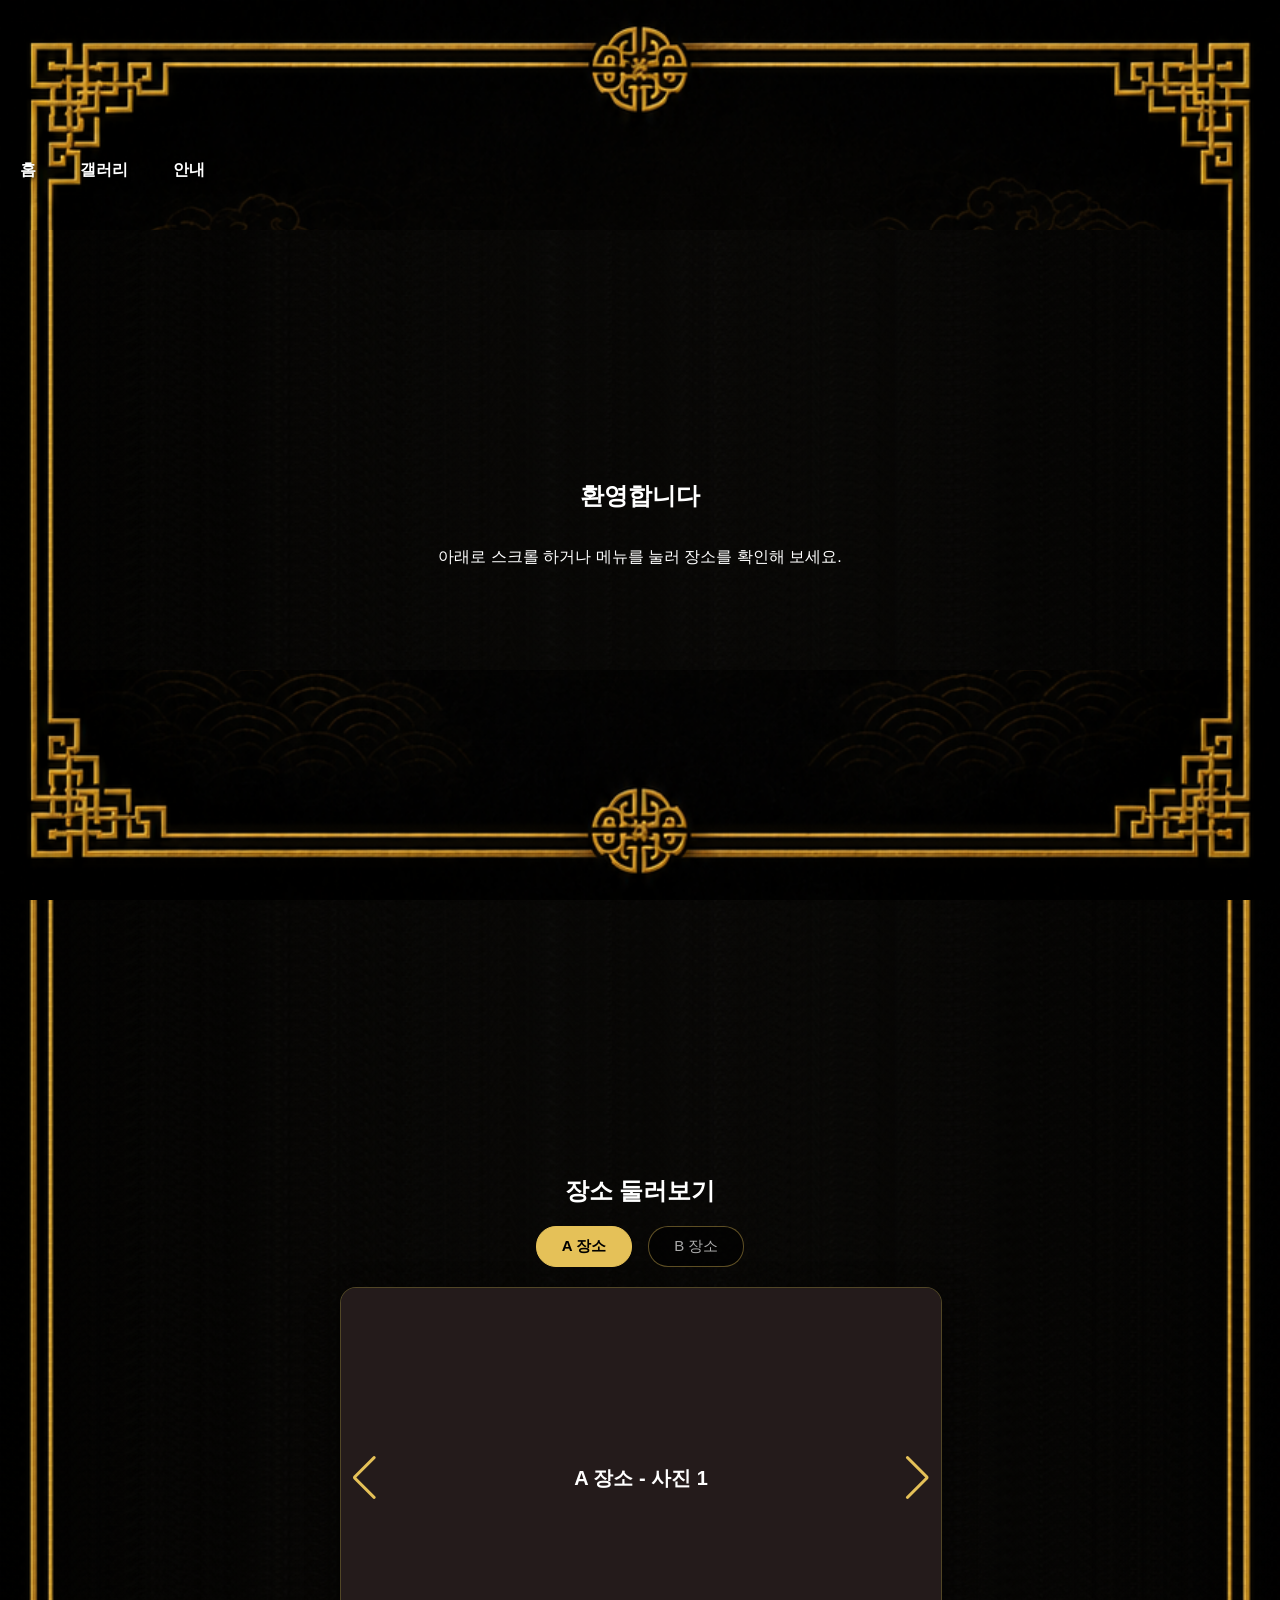
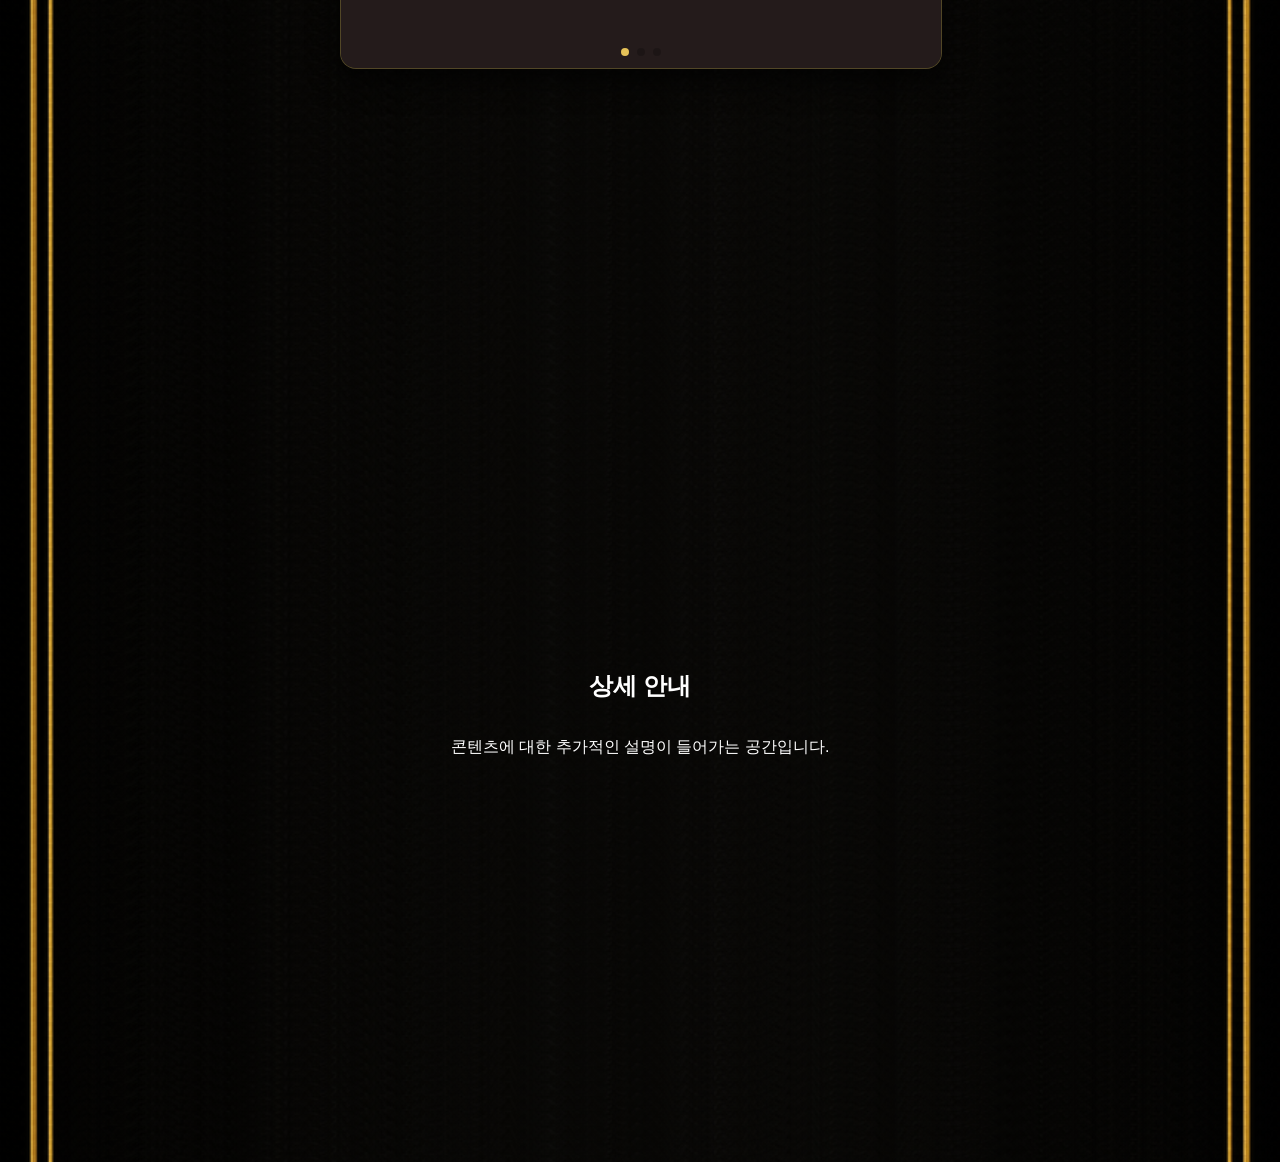
==== commit e9391c31: "fix: 네비게이션 바 위치 수정" ====
--- a/sample/index.html
+++ b/sample/index.html
@@ -4,9 +4,7 @@
   <meta charset="UTF-8">
   <meta name="viewport" content="width=device-width, initial-scale=1.0">
   <title>콘텐츠 상세 소개</title>
-  
   <link rel="stylesheet" href="https://cdn.jsdelivr.net/npm/swiper@11/swiper-bundle.min.css" />
-  
   <link rel="stylesheet" href="style.css" />
 </head>
 <body>
@@ -24,7 +22,6 @@
 
   <section id="gallery">
     <h2 class="section-title">장소 둘러보기</h2>
-    
     <div class="tab-container">
       <div class="tab-buttons">
         <button class="tab-btn active" onclick="openTab(event, 'place1')">A 장소</button>
@@ -65,47 +62,35 @@
   </section>
 
   <script src="https://cdn.jsdelivr.net/npm/swiper@11/swiper-bundle.min.js"></script>
-  
   <script>
     let swiperInstance = null;
 
-    // 1. Swiper 슬라이더 초기화 함수
     function initSwiper() {
       if (swiperInstance !== null) {
         swiperInstance.destroy(true, true);
       }
       swiperInstance = new Swiper('.tab-content.active .swiper', {
         loop: true,
-        navigation: {
-          nextEl: '.swiper-button-next',
-          prevEl: '.swiper-button-prev',
-        },
-        pagination: {
-          el: '.swiper-pagination',
-          clickable: true,
-        },
+        navigation: { nextEl: '.swiper-button-next', prevEl: '.swiper-button-prev' },
+        pagination: { el: '.swiper-pagination', clickable: true },
       });
     }
 
-    // 2. 탭 전환 함수
     function openTab(evt, tabId) {
       const tabContents = document.querySelectorAll('.tab-content');
       tabContents.forEach(content => content.classList.remove('active'));
-
       const tabBtns = document.querySelectorAll('.tab-btn');
       tabBtns.forEach(btn => btn.classList.remove('active'));
-
       document.getElementById(tabId).classList.add('active');
       evt.currentTarget.classList.add('active');
-
       initSwiper();
     }
 
-    // ★ 3. [핵심] 메뉴바의 상단 고정 및 배경 변환 스크롤 감지 시스템
+    // ★ 스크롤 감지 시점 미세조정
     window.addEventListener('scroll', function() {
       const nav = document.querySelector('.custom-nav');
-      // 상단 구름 높이인 150px 이상 스크롤되면 클래스 부여하여 배경을 켭니다.
-      if (window.scrollY > 150) {
+      // 초기 탑 마진(140px)에서 고정 타겟팅(40px)을 제외한 100px 시점에 정확히 백그라운드 스위칭
+      if (window.scrollY > 100) {
         nav.classList.add('stuck');
       } else {
         nav.classList.remove('stuck');
--- a/sample/style.css
+++ b/sample/style.css
@@ -3,32 +3,37 @@
 }
 
 /* ==========================================================================
-   1. 배경 이미지 세팅 (동일 폴더 구조 반영 완료)
+   1. 배경 이미지 세팅 (★비율 찌러짐 절대 방지 시스템)
    ========================================================================== */
+/* [중단 배경] 좌우 라인을 비율에 맞게 늘리고 아래로 무한 반복 */
 body {
   margin: 0;
   padding: 0;
   font-family: 'Pretendard', sans-serif;
   color: #ffffff;
-  background-image: url('bg-middle.png'); /* 중단 무한반복 */
+  background-image: url('bg-middle.png'); 
   background-repeat: repeat-y;
   background-position: center top;
-  background-size: 100% auto;
+  background-size: 100% auto; /* 가로에 맞추어 세로 비율 자동 조절 */
   background-color: #0d0d0d;
 }
 
-/* [상단 액자 틀] */
+/* [상단 액자 틀] 종횡비 고정으로 찌그러짐 원천 차단 */
 body::before {
   content: "";
   position: fixed;
   top: 0;
   left: 0;
   width: 100%;
-  height: 180px; 
+  
+  /* 💡 [중요] 자른 bg-top.png 이미지의 [원본 가로픽셀 / 원본 세로픽셀] 비율을 적어주세요. */
+  /* 이렇게 하면 화면 폭이 늘어날 때 세로도 황금비율로 같이 커져서 절대 찌그러지지 않습니다. */
+  aspect-ratio: 1000 / 180; 
+  
   background-image: url('bg-top.png');
   background-repeat: no-repeat;
   background-position: center top;
-  background-size: 100% 100%;
+  background-size: cover;
   z-index: 999; 
   pointer-events: none; 
 }
@@ -40,56 +45,62 @@
   bottom: 0;
   left: 0;
   width: 100%;
-  height: 180px; 
+  
+  /* 💡 마찬가지로 bg-bottom.png 이미지의 [원본 가로 / 원본 세로] 비율을 적어주세요. */
+  aspect-ratio: 1000 / 180; 
+  
   background-image: url('bg-bottom.png');
   background-repeat: no-repeat;
   background-position: center bottom;
-  background-size: 100% 100%;
+  background-size: cover;
   z-index: 999;
   pointer-events: none;
 }
 
 /* ==========================================================================
-   2. ★ 명품 무빙 네비게이션 바 디자인 (Sticky + Dynamic 변환)
+   2. ★ 네비게이션 메뉴 고정 위치 수정 (진한 테두리 아래 고정)
    ========================================================================== */
 .custom-nav {
-  position: sticky;          /* 흐름에 따라 움직이다 상단에 도달하면 고정 */
-  top: 0;                    /* 브라우저 최상단(0)에 붙음 */
+  position: sticky;          
+  
+  /* 🎯 [핵심 설정] top: 0 대신 테두리 두께만큼 값을 주면, 스크롤 되다가 딱 그 자리에 멈춥니다! */
+  /* 상단 구름 문양 및 진한 테두리선의 두께에 맞춰 아래 숫자를 30px, 50px 등으로 미세 조정해 보세요. */
+  top: 40px;                 
+  
   left: 0;
   width: 100%;
   z-index: 1000;             /* 고정 액자틀(999)보다 위 레이어에 배치 */
   
-  /* ◀ 요청하신 초기 상태 세팅 */
-  background: transparent;   /* 1. 배경을 완전 투명하게 처리 */
-  margin-top: 150px;         /* 2. 구름 문양 아래로 흘러내리도록 위치 하강 */
+  background: transparent;   /* 초기 상태는 완전 투명 */
+  margin-top: 140px;         /* 초기 상태에서 구름 아래에 위치하도록 내림 */
   padding: 20px 0;
   
   border-bottom: 1px solid transparent;
-  transition: background 0.35s ease, backdrop-filter 0.35s ease, border-color 0.35s ease, padding 0.35s ease;
+  transition: background 0.3s ease, backdrop-filter 0.3s ease, border-color 0.3s ease, padding 0.3s ease;
 }
 
 .custom-nav a {
   margin: 0 20px;
   text-decoration: none;
-  color: #ffffff;            /* 검은 배경 위에서 잘 보이도록 초기는 화이트 */
+  color: #ffffff;            
   font-weight: bold;
   font-size: 16px;
   transition: 0.3s;
-  text-shadow: 0 2px 4px rgba(0,0,0,0.8); /* 투명 배경일 때 시인성 확보 */
+  text-shadow: 0 2px 4px rgba(0,0,0,0.9); /* 투명 배경일 때 글씨 안 보임 방지 */
 }
 .custom-nav a:hover {
   color: #e5c158;
 }
 
-/* ◀ [핵심] 사용자가 스크롤을 내려서 상단에 메뉴가 흡착된 순간 발동되는 스타일 */
+/* 스크롤이 내려가 상단 테두리선 아래에 착 밀착되었을 때 발동하는 스타일 */
 .custom-nav.stuck {
-  background: rgba(13, 13, 13, 0.85); /* 겹치는 본문 글자를 막아주는 고급 반투명 블랙 패널 */
-  backdrop-filter: blur(8px);         /* 뒤로 스쳐 지나가는 본문을 흐릿하게 처리하는 효과 */
-  border-bottom: 1px solid rgba(229, 193, 88, 0.2); /* 얇은 금빛 구분선 노출 */
-  padding: 14px 0;                    /* 고정되었을 때 슬림하게 크기 축소 */
+  background: rgba(13, 13, 13, 0.85); /* 본문 글자와 겹쳐도 잘 보이도록 어두운 유리막 적용 */
+  backdrop-filter: blur(8px);         /* 뒤로 지나가는 콘텐츠를 흐릿하게 뭉개줌 */
+  border-bottom: 1px solid rgba(229, 193, 88, 0.2); /* 은은한 하단 금빛 선 */
+  padding: 14px 0;                    
 }
 .custom-nav.stuck a {
-  color: #aaaaaa;                     /* 고정 시 정돈된 느낌의 회색조 폰트 */
+  color: #aaaaaa;                     
 }
 .custom-nav.stuck a:hover {
   color: #e5c158;
@@ -106,93 +117,28 @@
   justify-content: center;
   text-align: center;
   box-sizing: border-box;
-  background-color: transparent !important; /* 배경 투과 필수 */
-  padding: 140px 40px; 
+  background-color: transparent !important; 
+  padding: 160px 40px; 
 }
 
-/* 첫 번째 섹션만 네비게이션 마진을 고려해 상단 패딩을 살짝 작게 조절 */
 #home {
-  min-height: calc(100vh - 150px);
-  padding-top: 60px;
+  min-height: calc(100vh - 140px);
+  padding-top: 40px;
 }
 
-/* 텍스트 및 슬라이더 시스템 */
-.glow-title {
-  font-size: 3rem;
-  color: #e5c158;
-  text-shadow: 0 0 15px rgba(229, 193, 88, 0.4);
+/* 4. 이미지 슬라이더 및 탭 시스템 디자인 (기존과 동일) */
+.tab-container { width: 100%; max-width: 600px; z-index: 10; }
+.tab-buttons { display: flex; justify-content: center; margin-bottom: 20px; }
+.tab-btn {
+  padding: 10px 25px; margin: 0 8px; border: 1px solid rgba(229, 193, 88, 0.4);
+  background-color: rgba(0, 0, 0, 0.6); color: #aaaaaa; cursor: pointer; border-radius: 20px; font-size: 15px; transition: 0.3s;
 }
-.section-title {
-  font-size: 2.2rem;
-  color: #e5c158;
-  margin-bottom: 25px;
-}
-.sub-text {
-  color: #e5e5e5;
-  font-size: 1.1rem;
-  line-height: 1.7;
-}
-
-.tab-container {
-  width: 100%;
-  max-width: 600px;
-  z-index: 10;
-}
-.tab-buttons {
-  display: flex;
-  justify-content: center;
-  margin-bottom: 20px;
-}
-.tab-btn {
-  padding: 10px 25px;
-  margin: 0 8px;
-  border: 1px solid rgba(229, 193, 88, 0.4);
-  background-color: rgba(0, 0, 0, 0.6);
-  color: #aaaaaa;
-  cursor: pointer;
-  border-radius: 20px;
-  font-size: 15px;
-  transition: 0.3s;
-}
-.tab-btn.active {
-  background-color: #e5c158;
-  color: #000000;
-  font-weight: bold;
-  border-color: #e5c158;
-}
-
-.tab-content {
-  display: none;
-  width: 100%;
-  height: 380px;
-  border-radius: 16px;
-  overflow: hidden;
-  box-shadow: 0 10px 30px rgba(0,0,0,0.7);
-  border: 1px solid rgba(229, 193, 88, 0.3);
-  background-color: #111111;
-}
-.tab-content.active {
-  display: block;
-}
-
-.swiper {
-  width: 100%;
-  height: 100%;
-}
-.swiper-slide {
-  display: flex;
-  justify-content: center;
-  align-items: center;
-  font-size: 20px;
-  color: #fff;
-  font-weight: bold;
-}
+.tab-btn.active { background-color: #e5c158; color: #000000; font-weight: bold; border-color: #e5c158; }
+.tab-content { display: none; width: 100%; height: 380px; border-radius: 16px; overflow: hidden; box-shadow: 0 10px 30px rgba(0,0,0,0.7); border: 1px solid rgba(229, 193, 88, 0.3); background-color: #111111; }
+.tab-content.active { display: block; }
+.swiper { width: 100%; height: 100%; }
+.swiper-slide { display: flex; justify-content: center; align-items: center; font-size: 20px; color: #fff; font-weight: bold; }
 .place1 .swiper-slide { background-color: rgba(42, 31, 31, 0.8); }
 .place2 .swiper-slide { background-color: rgba(31, 37, 42, 0.8); }
-
-.swiper-button-next, .swiper-button-prev {
-  color: #e5c158 !important;
-}
-.swiper-pagination-bullet-active {
-  background: #e5c158 !important;
-}+.swiper-button-next, .swiper-button-prev { color: #e5c158 !important; }
+.swiper-pagination-bullet-active { background: #e5c158 !important; }
